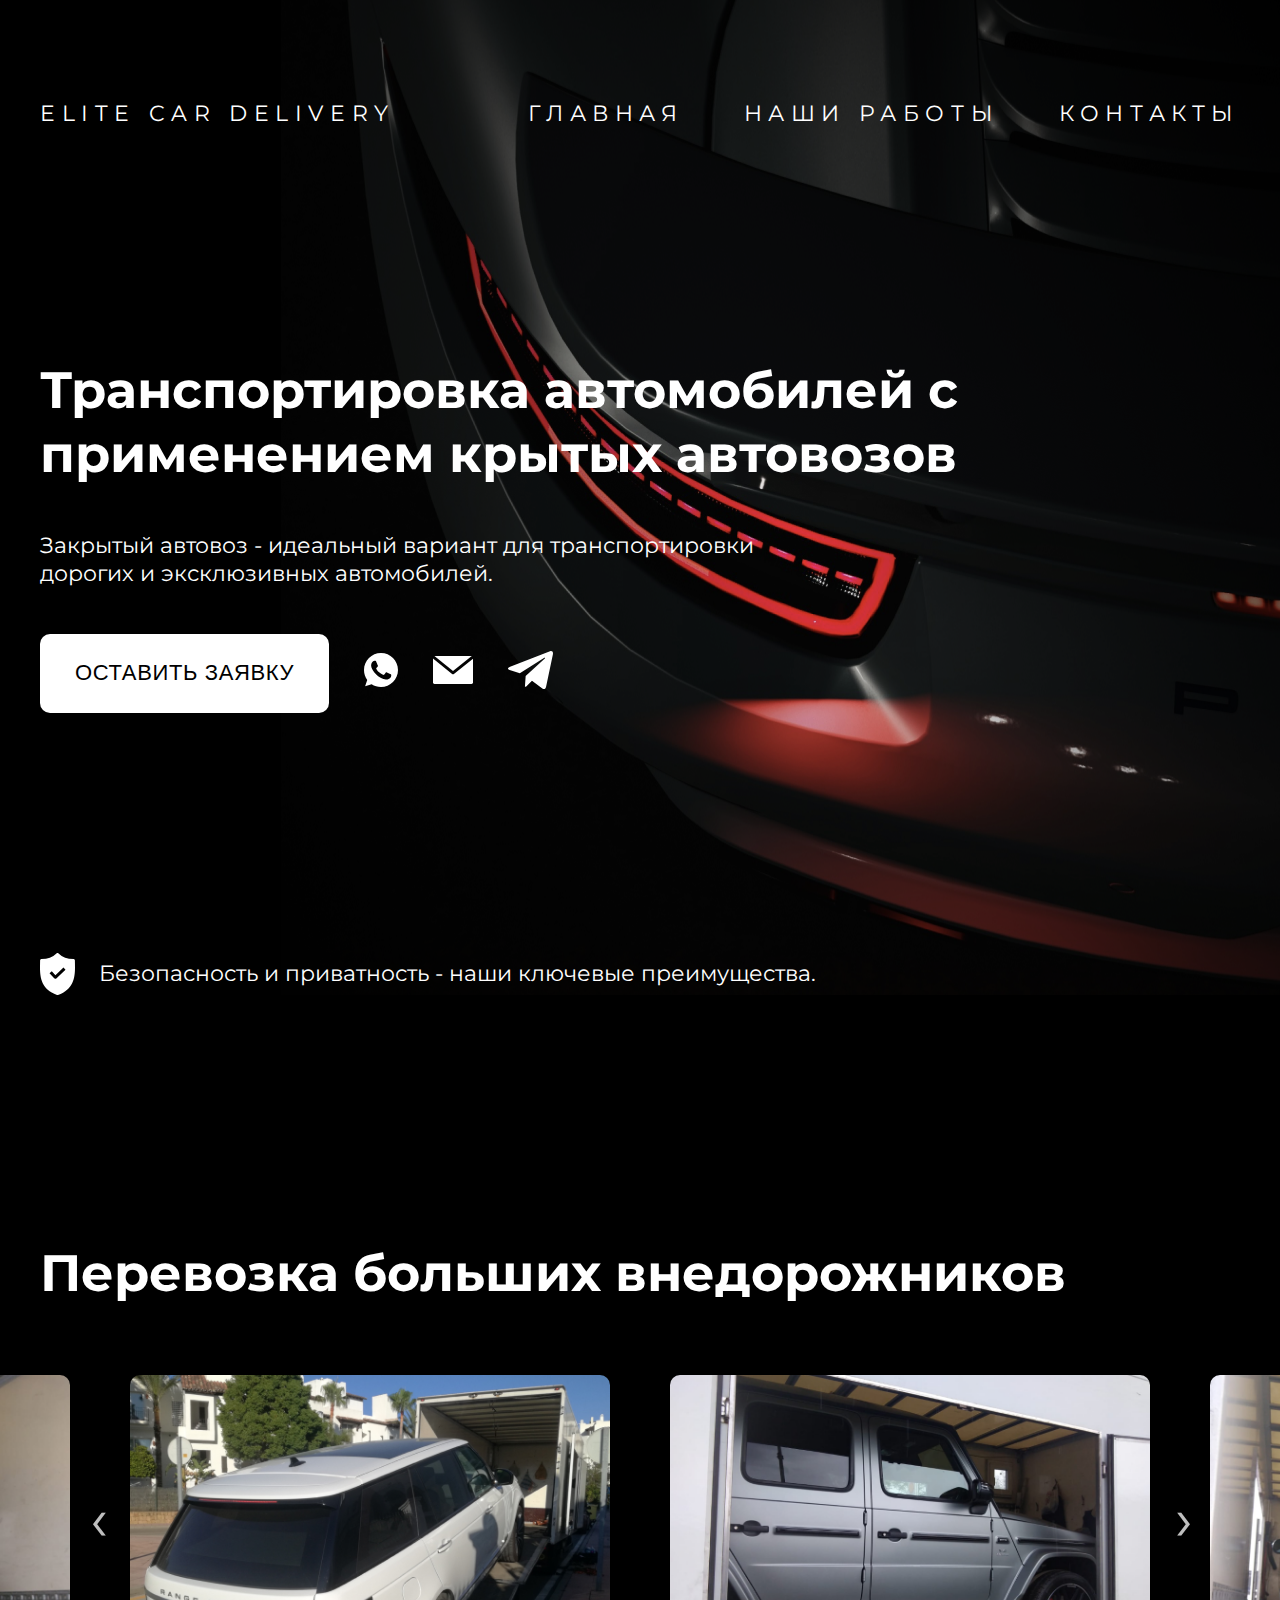
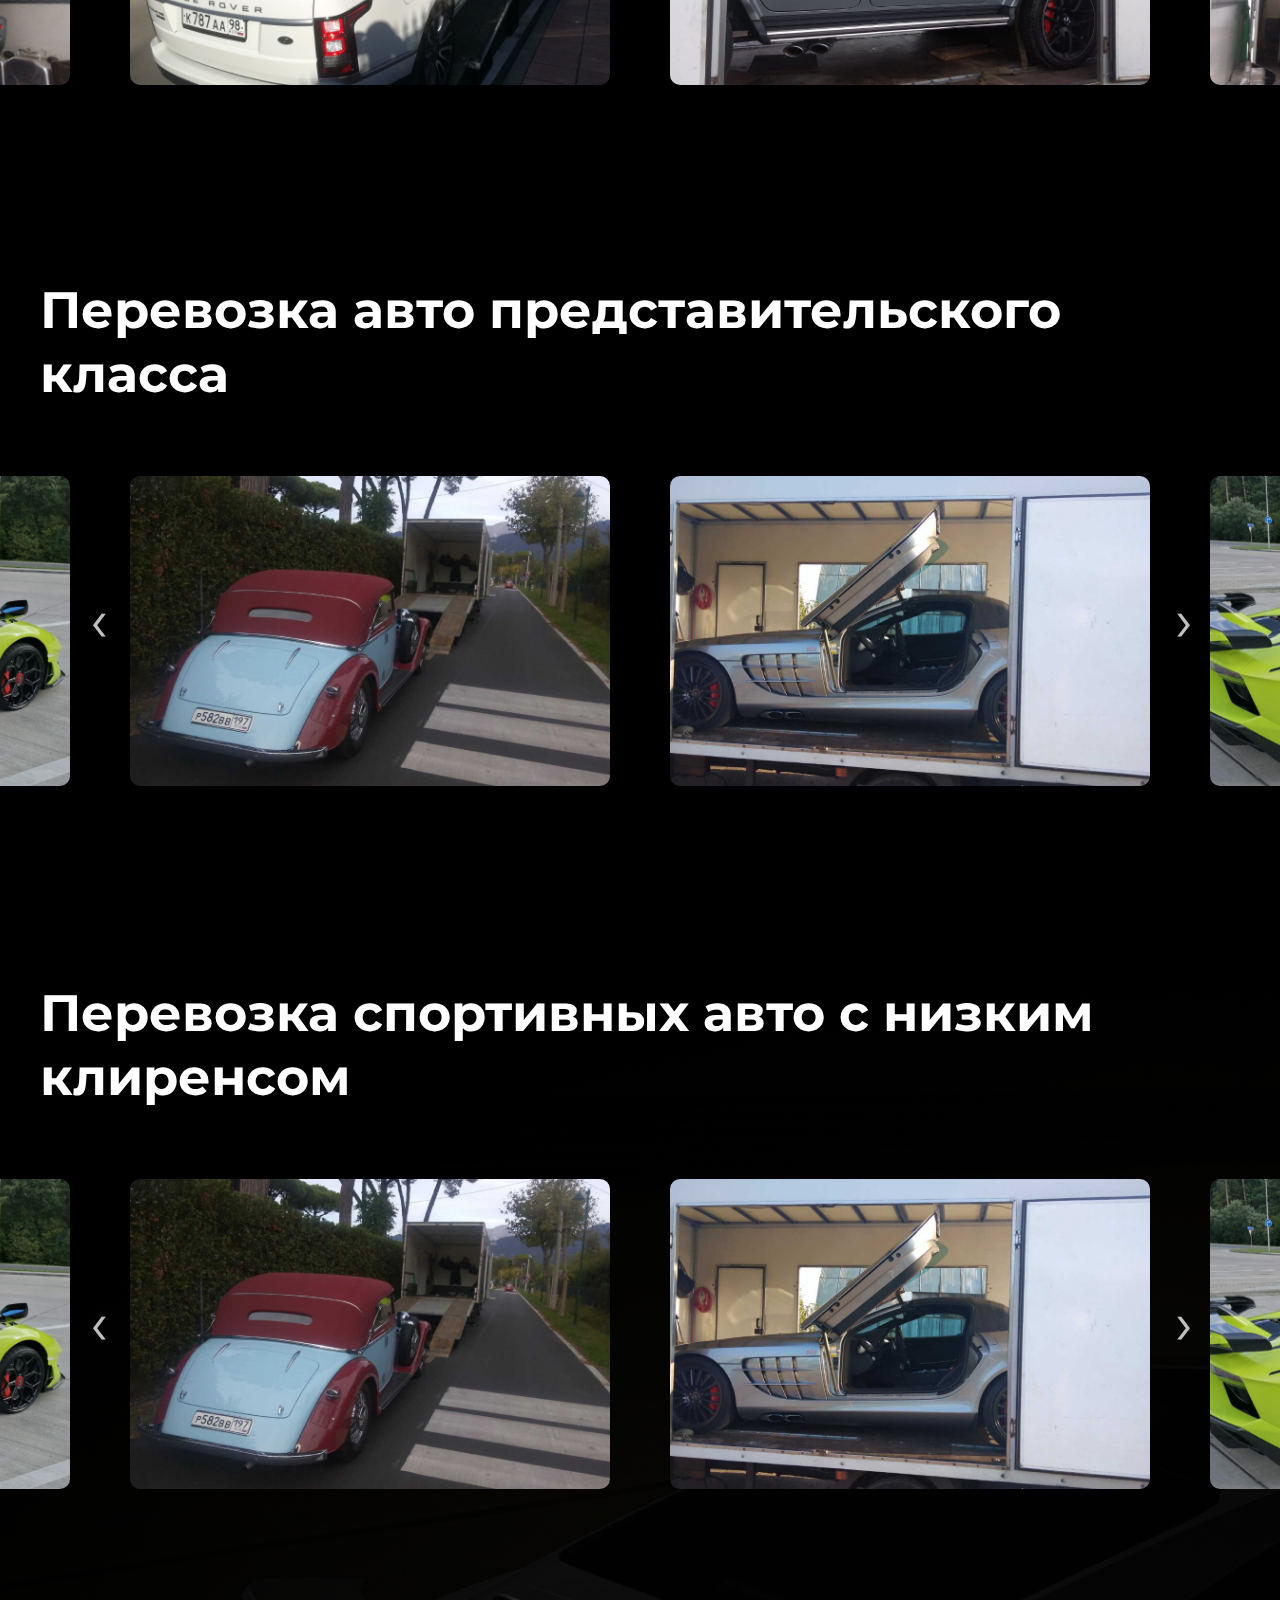
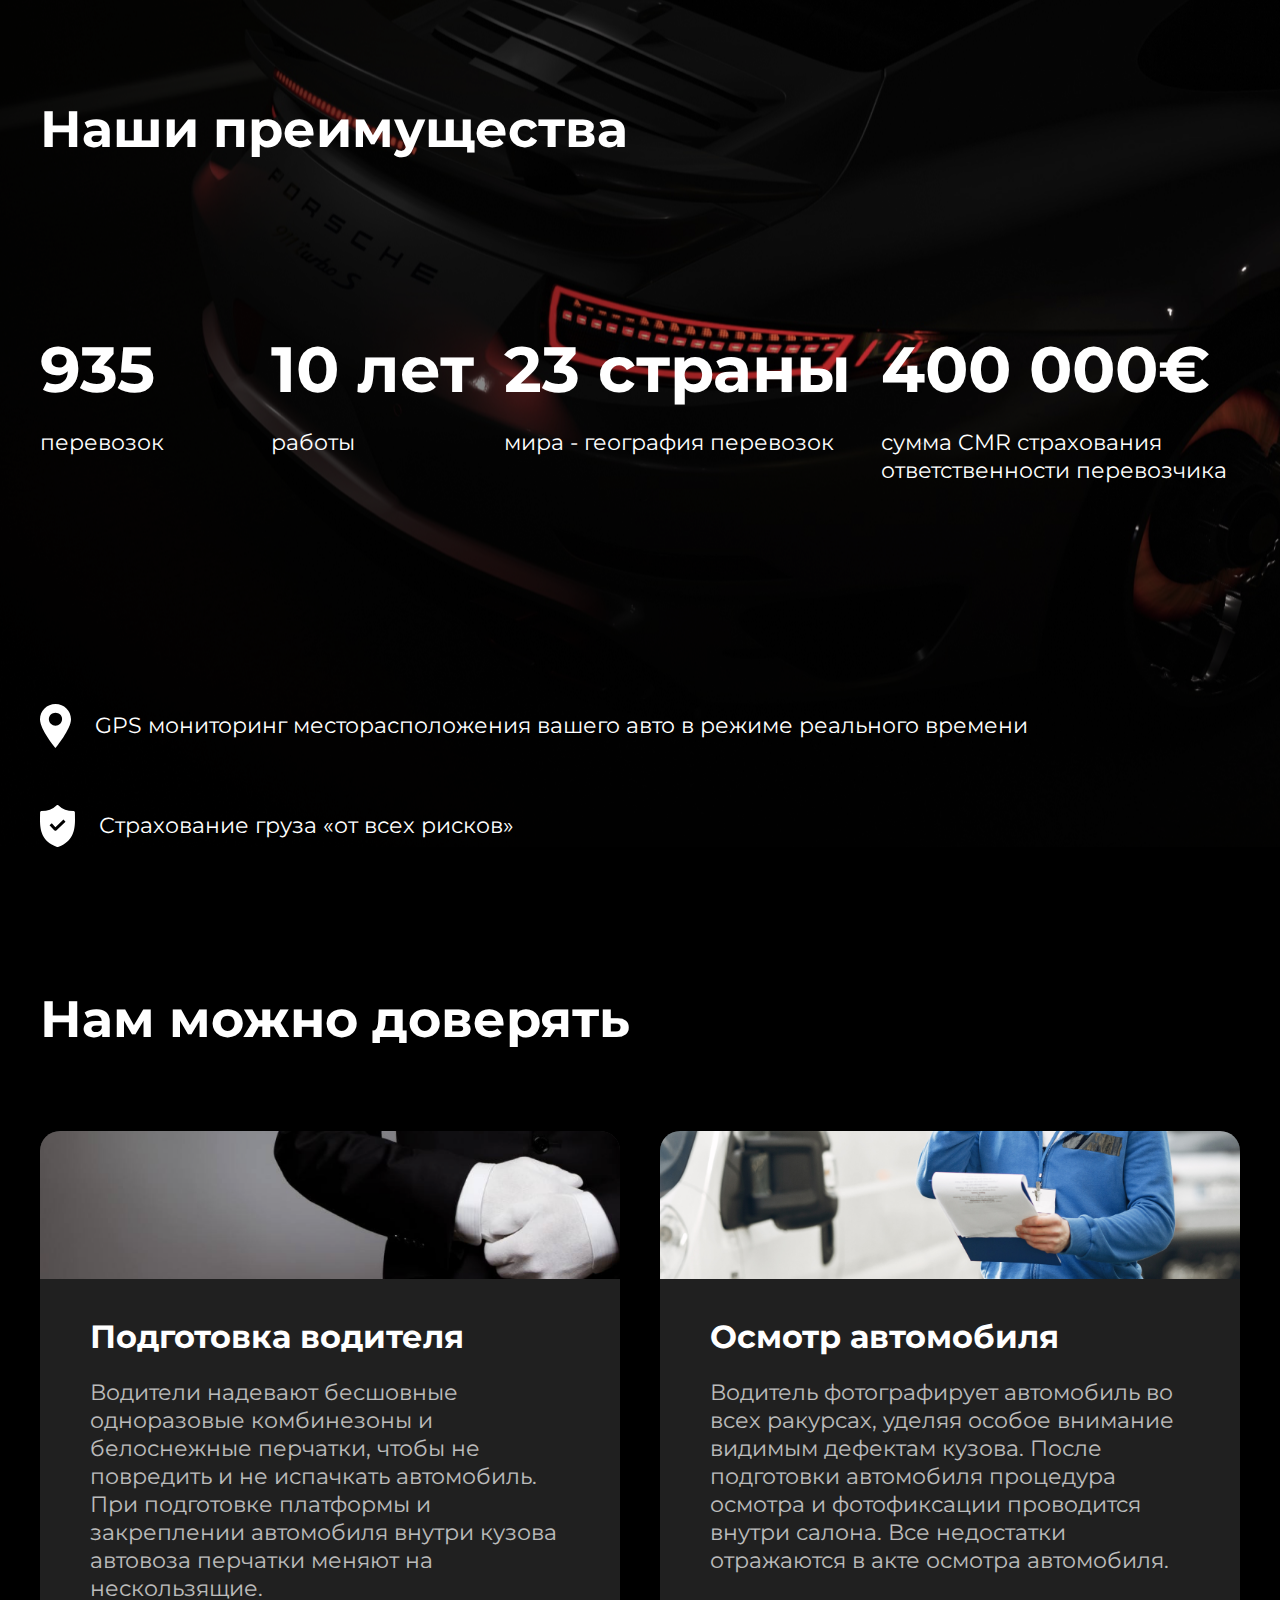
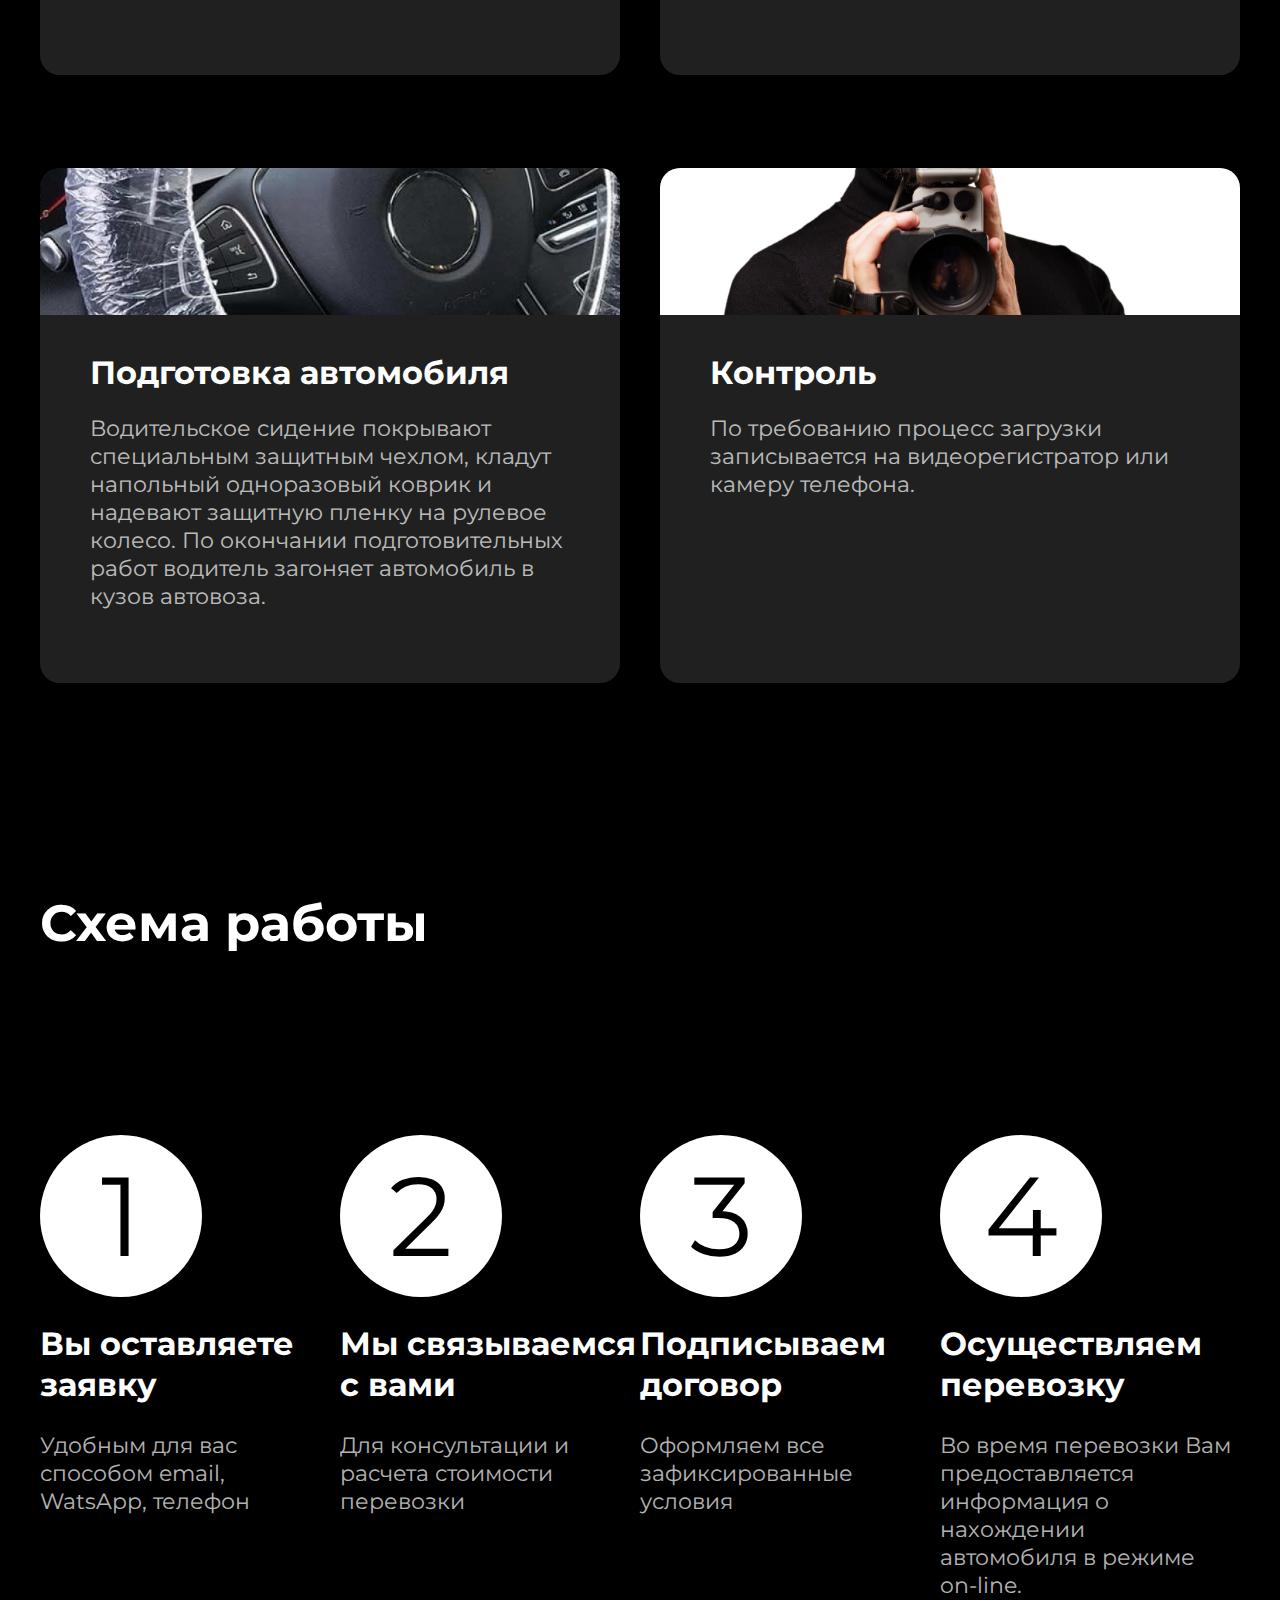
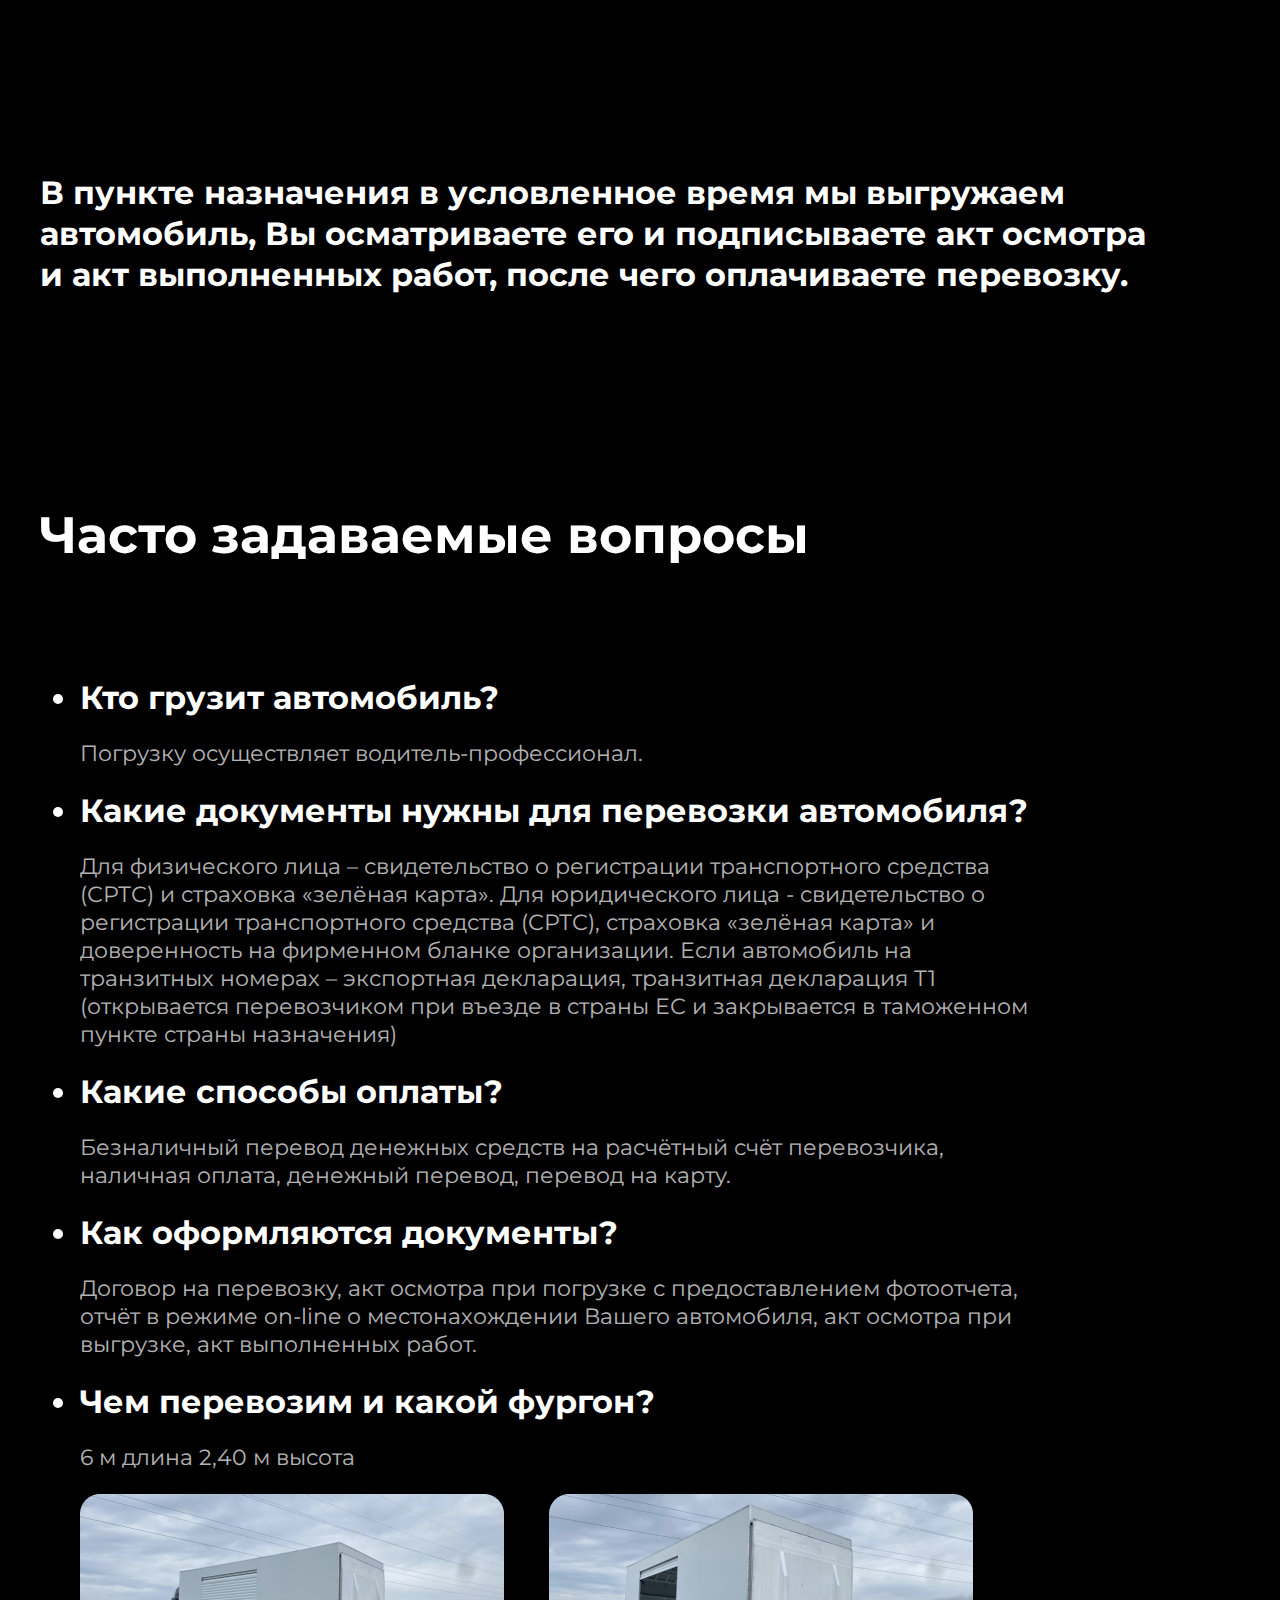
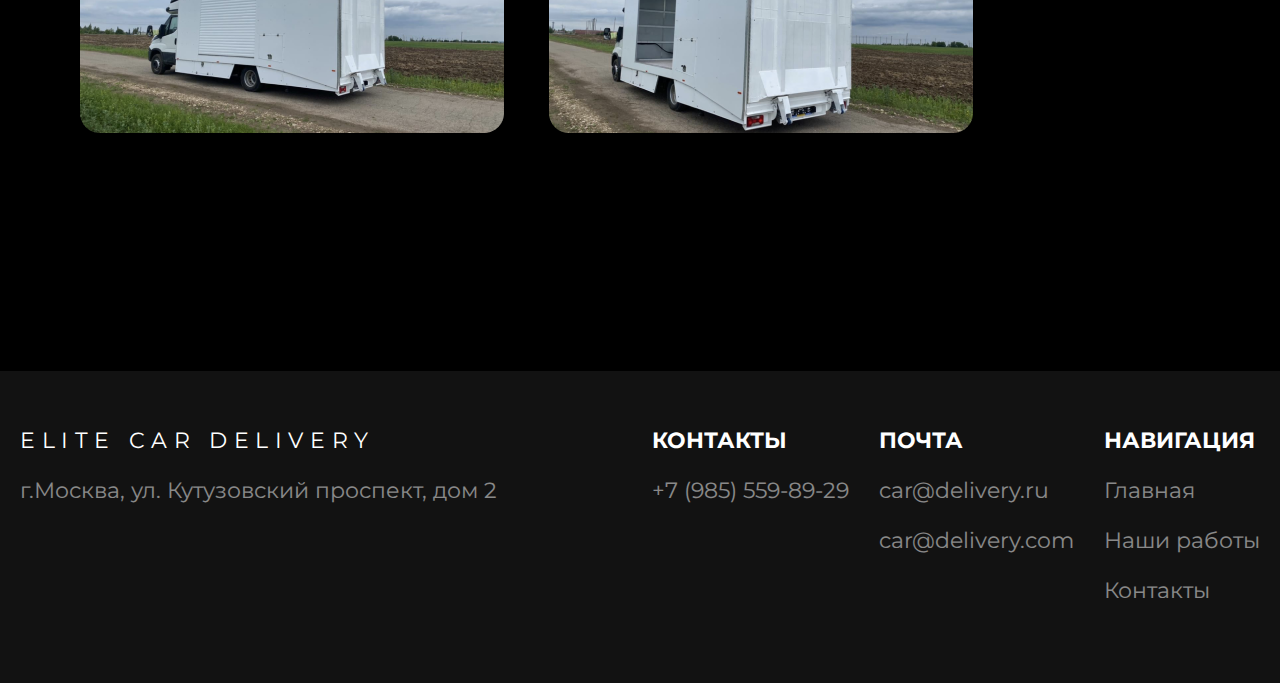
==== 200.html @ a4218fdd "create new build" ====
<!doctype html><html lang="en"><head><meta charset="utf-8"/><meta name="viewport" content="width=768"><meta name="description" content="Перевозка автомобилей в крытых автовозах"><title>Elite Car Delivery</title><link rel="preconnect" href="https://fonts.gstatic.com"/><link href="https://fonts.googleapis.com/css2?family=Montserrat&display=swap" rel="stylesheet"/><link href="css_reset.css" rel="stylesheet"/><script type="text/javascript">!function(e,t,a,n,c,m,r){e.ym=e.ym||function(){(e.ym.a=e.ym.a||[]).push(arguments)},e.ym.l=1*new Date,m=t.createElement(a),r=t.getElementsByTagName(a)[0],m.async=1,m.src="https://mc.yandex.ru/metrika/tag.js",r.parentNode.insertBefore(m,r)}(window,document,"script"),ym(82935919,"init",{clickmap:!0,trackLinks:!0,accurateTrackBounce:!0,webvisor:!0})</script><noscript><div><img src="https://mc.yandex.ru/watch/82935919" style="position:absolute;left:-9999px" alt=""/></div></noscript><link href="/static/css/2.19627560.chunk.css" rel="stylesheet"></head><body style="background-color:#000"><noscript>You need to enable JavaScript to run this app.</noscript><div id="root" style="overflow:hidden"></div><script>!function(e){function r(r){for(var n,p,l=r[0],a=r[1],f=r[2],c=0,s=[];c<l.length;c++)p=l[c],Object.prototype.hasOwnProperty.call(o,p)&&o[p]&&s.push(o[p][0]),o[p]=0;for(n in a)Object.prototype.hasOwnProperty.call(a,n)&&(e[n]=a[n]);for(i&&i(r);s.length;)s.shift()();return u.push.apply(u,f||[]),t()}function t(){for(var e,r=0;r<u.length;r++){for(var t=u[r],n=!0,l=1;l<t.length;l++){var a=t[l];0!==o[a]&&(n=!1)}n&&(u.splice(r--,1),e=p(p.s=t[0]))}return e}var n={},o={1:0},u=[];function p(r){if(n[r])return n[r].exports;var t=n[r]={i:r,l:!1,exports:{}};return e[r].call(t.exports,t,t.exports,p),t.l=!0,t.exports}p.m=e,p.c=n,p.d=function(e,r,t){p.o(e,r)||Object.defineProperty(e,r,{enumerable:!0,get:t})},p.r=function(e){"undefined"!=typeof Symbol&&Symbol.toStringTag&&Object.defineProperty(e,Symbol.toStringTag,{value:"Module"}),Object.defineProperty(e,"__esModule",{value:!0})},p.t=function(e,r){if(1&r&&(e=p(e)),8&r)return e;if(4&r&&"object"==typeof e&&e&&e.__esModule)return e;var t=Object.create(null);if(p.r(t),Object.defineProperty(t,"default",{enumerable:!0,value:e}),2&r&&"string"!=typeof e)for(var n in e)p.d(t,n,function(r){return e[r]}.bind(null,n));return t},p.n=function(e){var r=e&&e.__esModule?function(){return e.default}:function(){return e};return p.d(r,"a",r),r},p.o=function(e,r){return Object.prototype.hasOwnProperty.call(e,r)},p.p="/";var l=this["webpackJsonpmy-app"]=this["webpackJsonpmy-app"]||[],a=l.push.bind(l);l.push=r,l=l.slice();for(var f=0;f<l.length;f++)r(l[f]);var i=a;t()}([])</script><script src="/static/js/2.c7b41122.chunk.js"></script><script src="/static/js/main.a5e8f40d.chunk.js"></script></body></html>
---- static/css/2.19627560.chunk.css ----
@charset "UTF-8";.slick-slider{box-sizing:border-box;-webkit-user-select:none;-ms-user-select:none;user-select:none;-webkit-touch-callout:none;-khtml-user-select:none;touch-action:pan-y;-webkit-tap-highlight-color:transparent}.slick-list,.slick-slider{position:relative;display:block}.slick-list{overflow:hidden;margin:0;padding:0}.slick-list:focus{outline:none}.slick-list.dragging{cursor:pointer;cursor:hand}.slick-slider .slick-list,.slick-slider .slick-track{-webkit-transform:translateZ(0);transform:translateZ(0)}.slick-track{position:relative;top:0;left:0;display:block;margin-left:auto;margin-right:auto}.slick-track:after,.slick-track:before{display:table;content:""}.slick-track:after{clear:both}.slick-loading .slick-track{visibility:hidden}.slick-slide{display:none;float:left;height:100%;min-height:1px}[dir=rtl] .slick-slide{float:right}.slick-slide img{display:block}.slick-slide.slick-loading img{display:none}.slick-slide.dragging img{pointer-events:none}.slick-initialized .slick-slide{display:block}.slick-loading .slick-slide{visibility:hidden}.slick-vertical .slick-slide{display:block;height:auto;border:1px solid transparent}.slick-arrow.slick-hidden{display:none}.slick-loading .slick-list{background:#fff url([data-uri]) 50% no-repeat}@font-face{font-family:"slick";font-weight:400;font-style:normal;src:url(/static/media/slick.a4e97f5a.eot);src:url(/static/media/slick.a4e97f5a.eot?#iefix) format("embedded-opentype"),url(/static/media/slick.29518378.woff) format("woff"),url(/static/media/slick.c94f7671.ttf) format("truetype"),url(/static/media/slick.2630a3e3.svg#slick) format("svg")}.slick-next,.slick-prev{font-size:0;line-height:0;position:absolute;top:50%;display:block;width:20px;height:20px;padding:0;-webkit-transform:translateY(-50%);transform:translateY(-50%);cursor:pointer;border:none}.slick-next,.slick-next:focus,.slick-next:hover,.slick-prev,.slick-prev:focus,.slick-prev:hover{color:transparent;outline:none;background:transparent}.slick-next:focus:before,.slick-next:hover:before,.slick-prev:focus:before,.slick-prev:hover:before{opacity:1}.slick-next.slick-disabled:before,.slick-prev.slick-disabled:before{opacity:.25}.slick-next:before,.slick-prev:before{font-family:"slick";font-size:20px;line-height:1;opacity:.75;color:#fff;-webkit-font-smoothing:antialiased;-moz-osx-font-smoothing:grayscale}.slick-prev{left:-25px}[dir=rtl] .slick-prev{right:-25px;left:auto}.slick-prev:before{content:"←"}[dir=rtl] .slick-prev:before{content:"→"}.slick-next{right:-25px}[dir=rtl] .slick-next{right:auto;left:-25px}.slick-next:before{content:"→"}[dir=rtl] .slick-next:before{content:"←"}.slick-dotted.slick-slider{margin-bottom:30px}.slick-dots{position:absolute;bottom:-25px;display:block;width:100%;padding:0;margin:0;list-style:none;text-align:center}.slick-dots li{position:relative;display:inline-block;margin:0 5px;padding:0}.slick-dots li,.slick-dots li button{width:20px;height:20px;cursor:pointer}.slick-dots li button{font-size:0;line-height:0;display:block;padding:5px;color:transparent;border:0;outline:none;background:transparent}.slick-dots li button:focus,.slick-dots li button:hover{outline:none}.slick-dots li button:focus:before,.slick-dots li button:hover:before{opacity:1}.slick-dots li button:before{font-family:"slick";font-size:6px;line-height:20px;position:absolute;top:0;left:0;width:20px;height:20px;content:"•";text-align:center;opacity:.25;color:#000;-webkit-font-smoothing:antialiased;-moz-osx-font-smoothing:grayscale}.slick-dots li.slick-active button:before{opacity:.75;color:#000}
/*# sourceMappingURL=2.19627560.chunk.css.map */
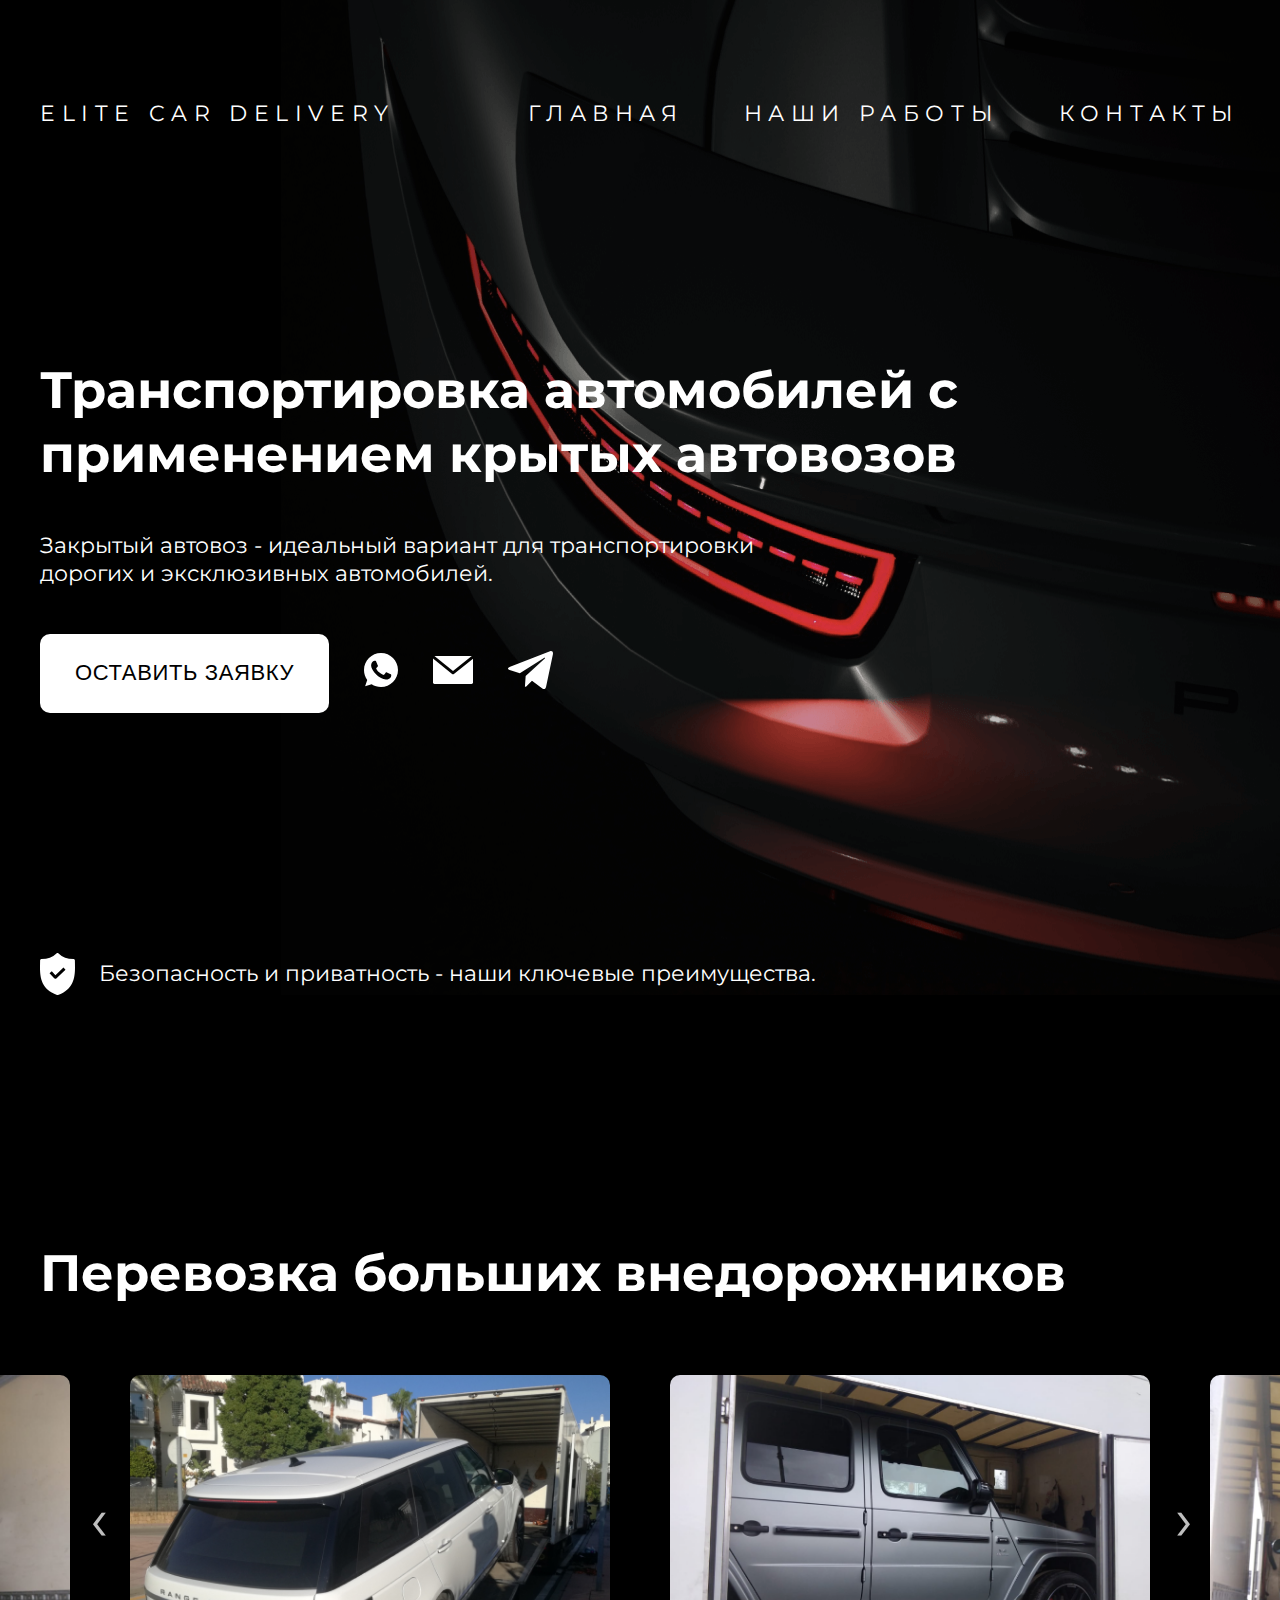
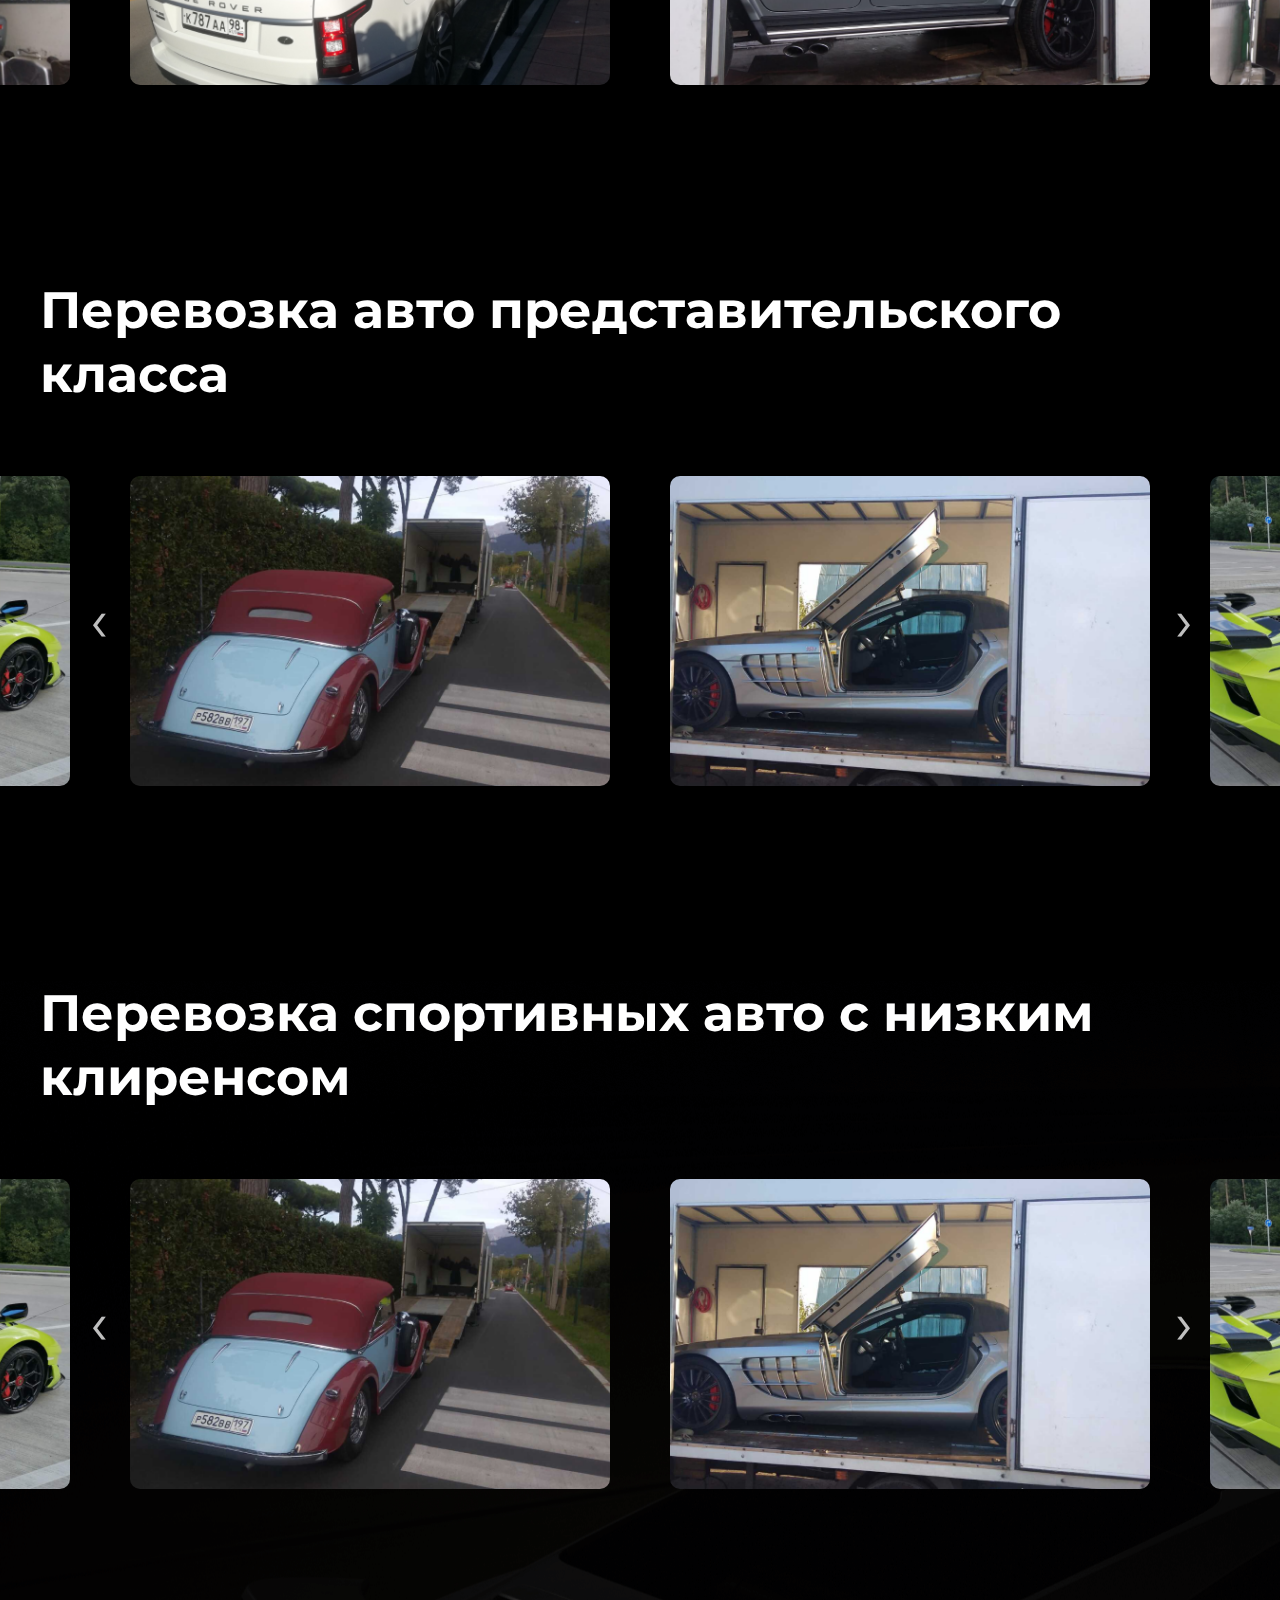
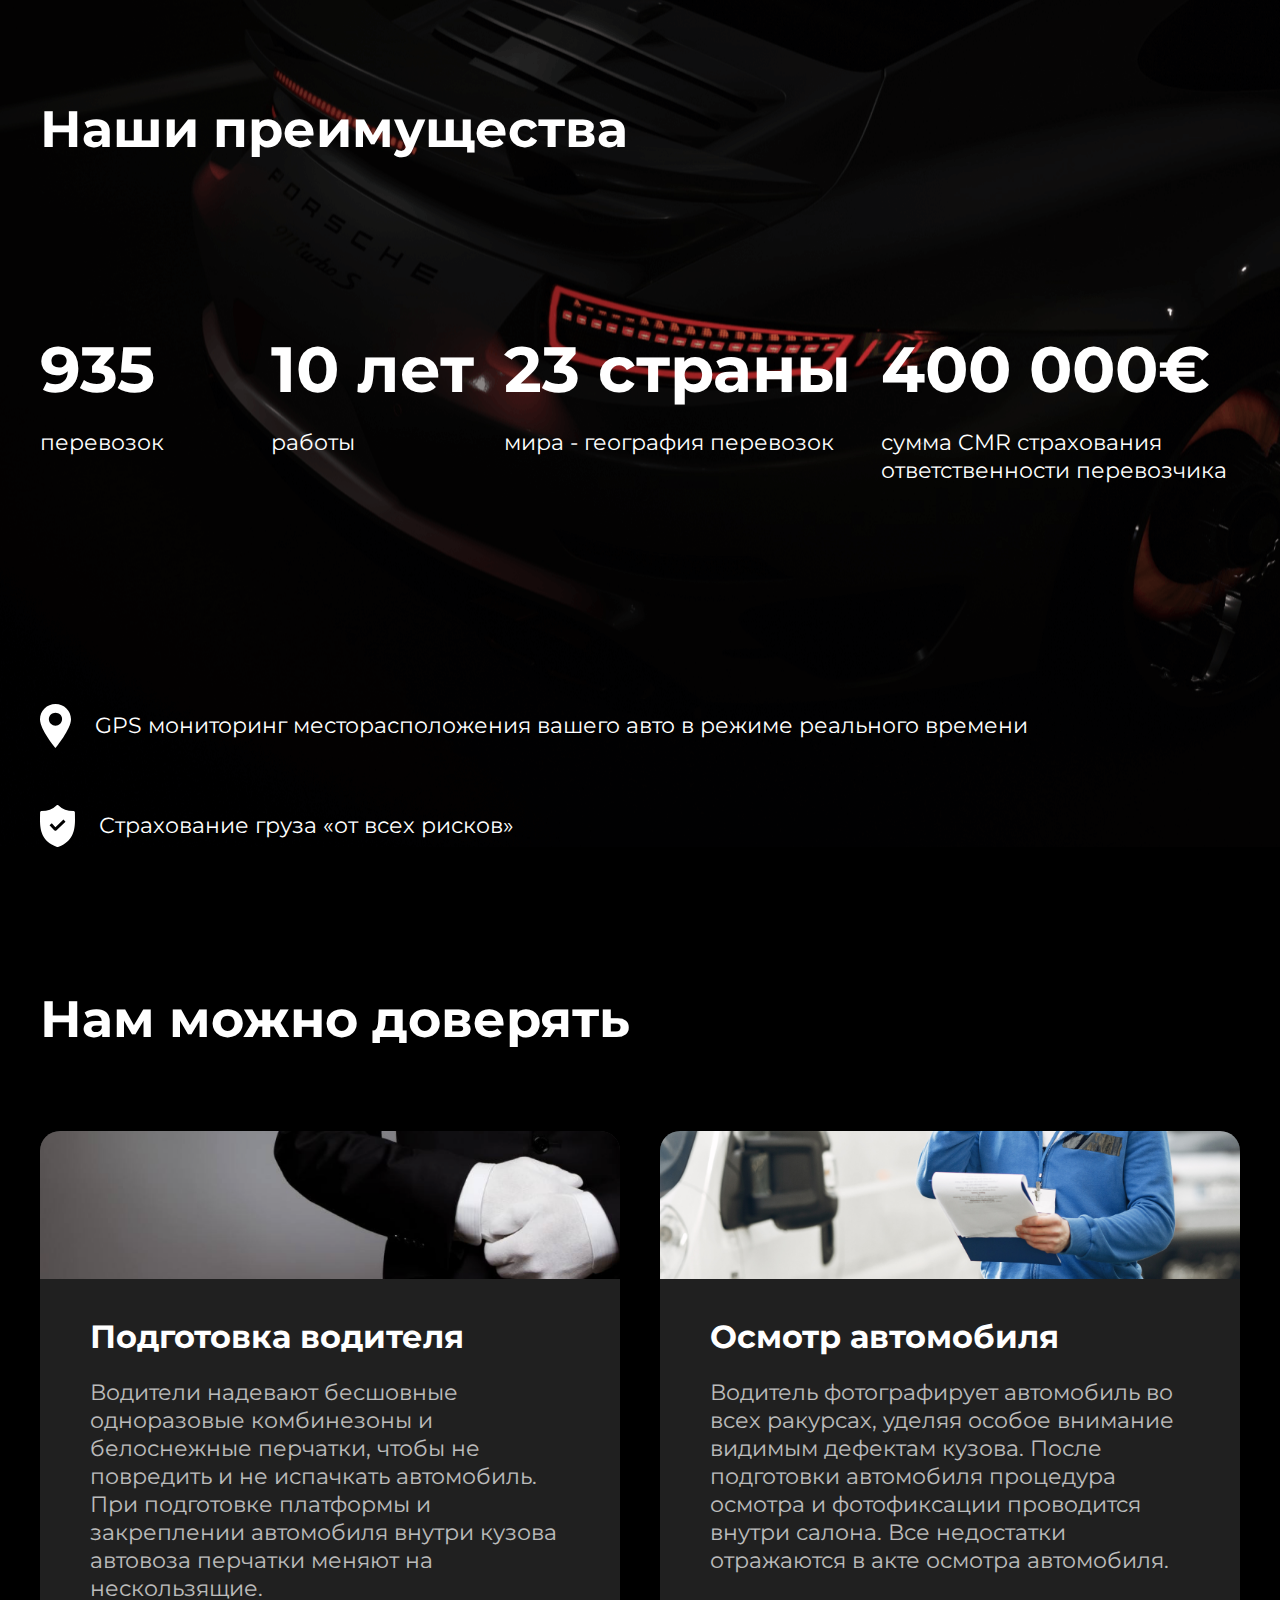
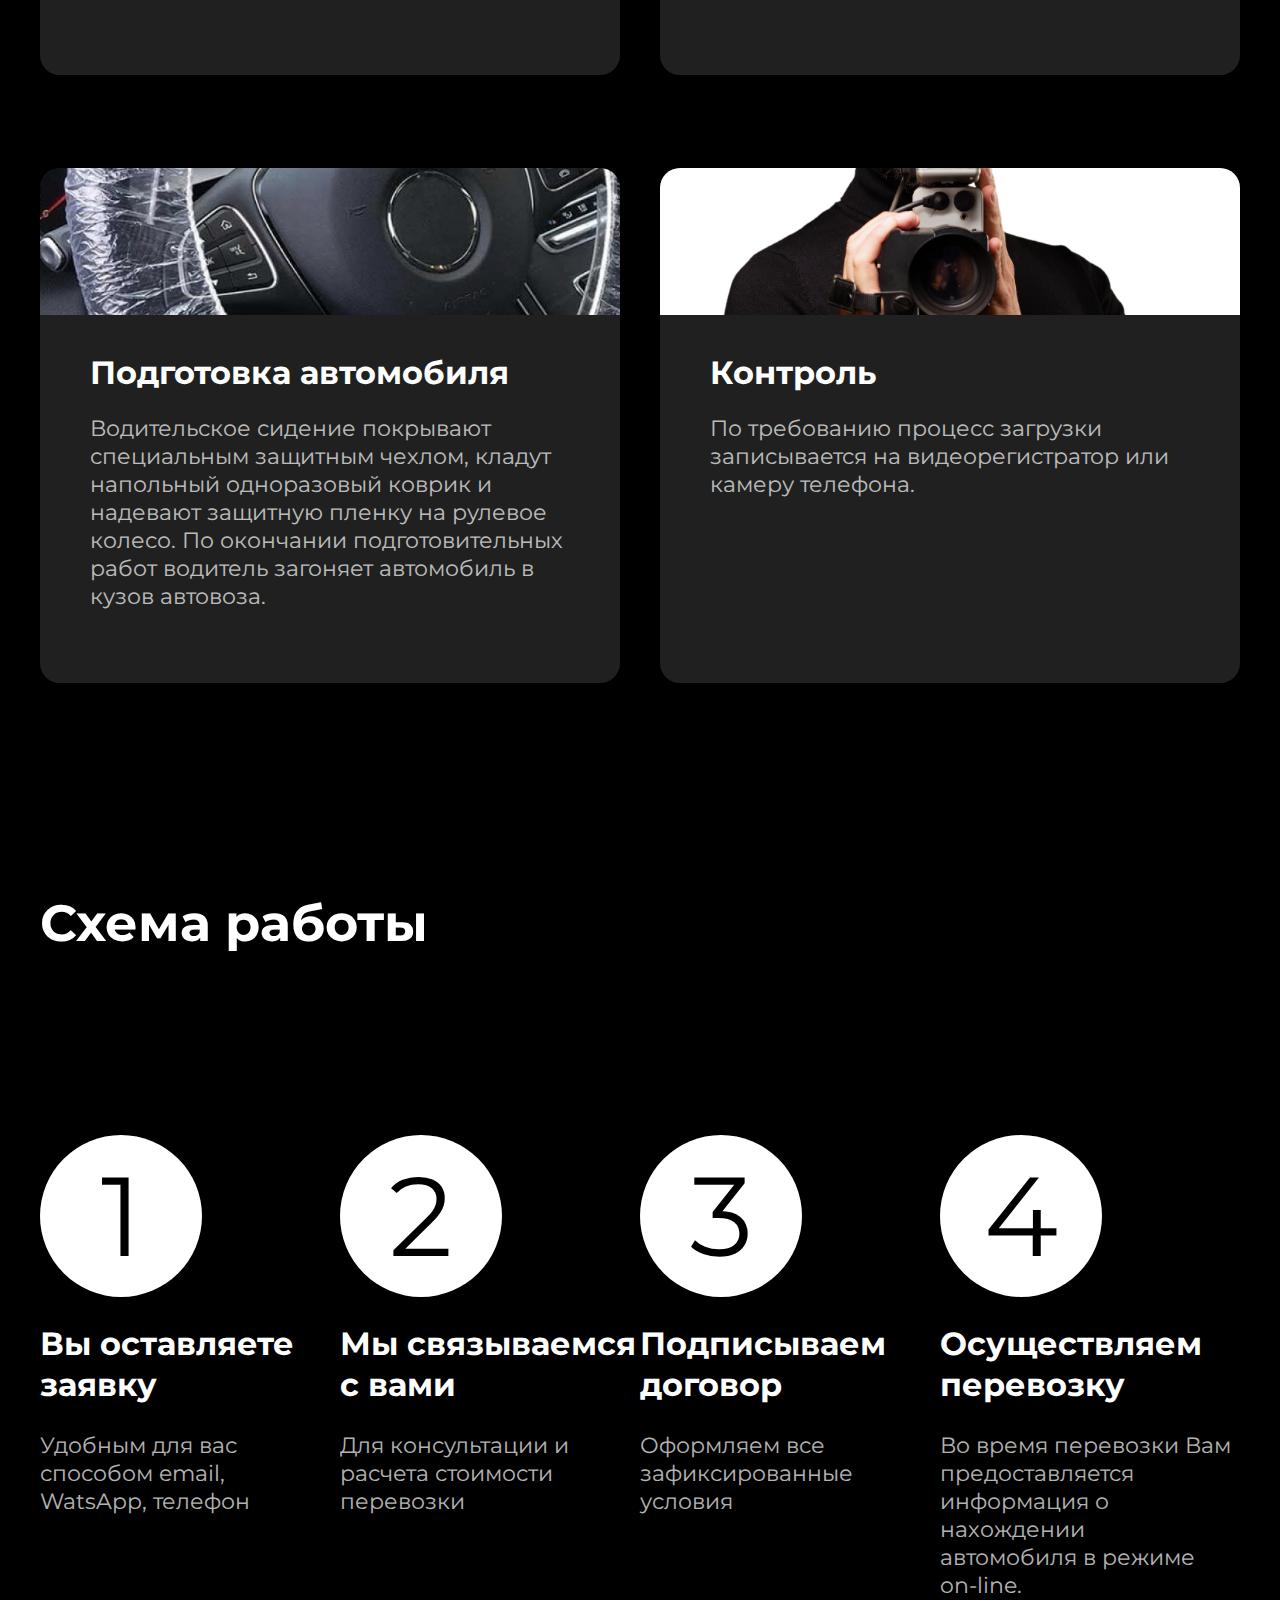
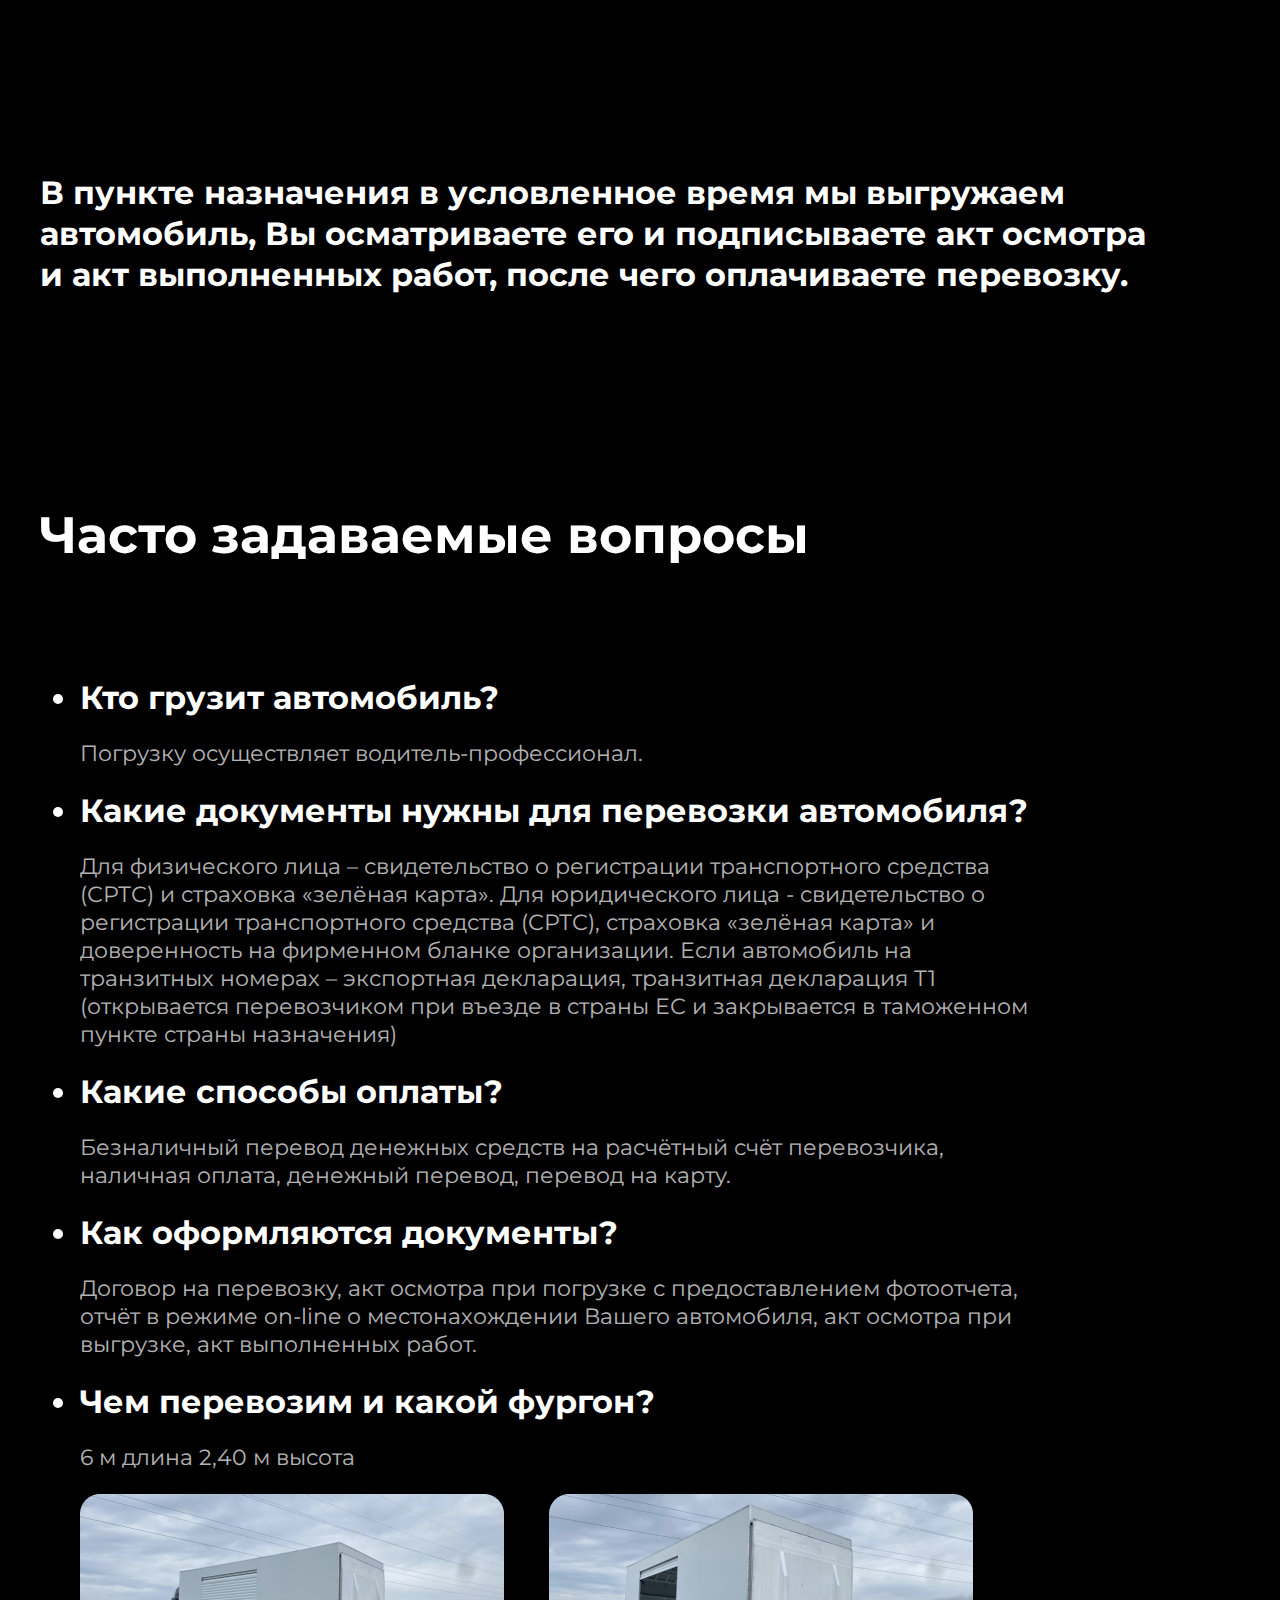
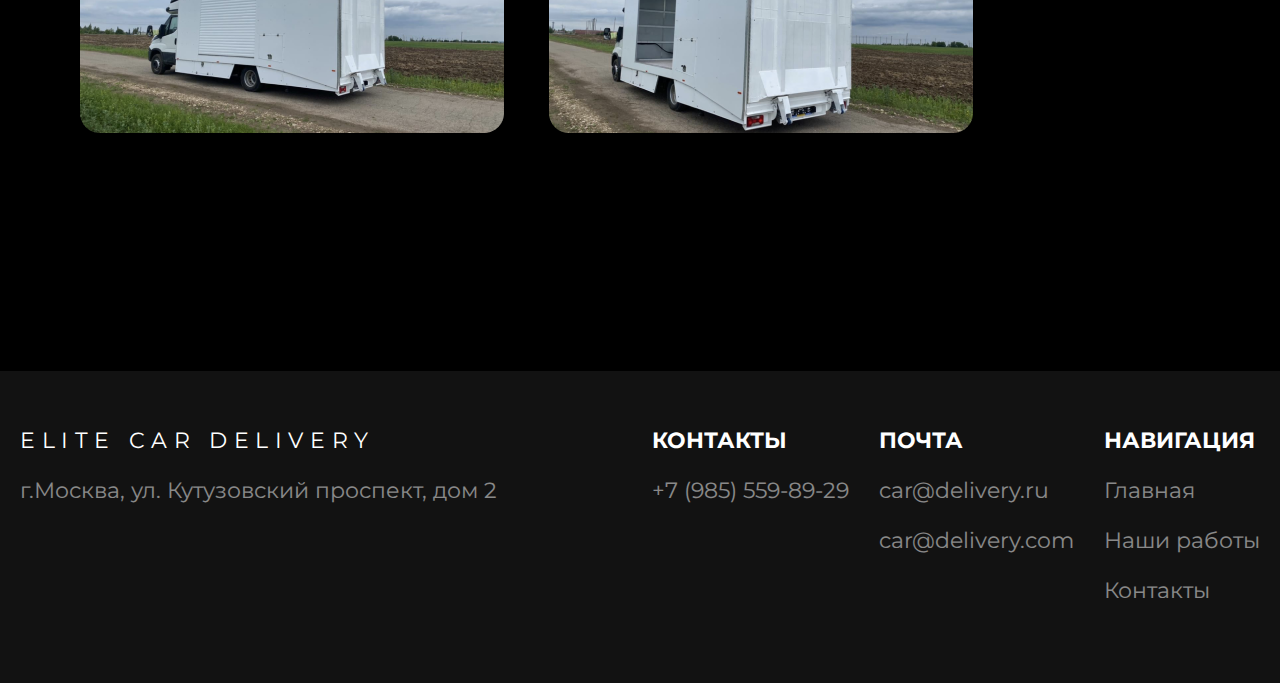
==== commit 3aaba94f: "optimize images" ====
--- a/200.html
+++ b/200.html
@@ -1 +1 @@
-<!doctype html><html lang="en"><head><meta charset="utf-8"/><meta name="viewport" content="width=768"><meta name="description" content="Перевозка автомобилей в крытых автовозах"><title>Elite Car Delivery</title><link rel="preconnect" href="https://fonts.gstatic.com"/><link href="https://fonts.googleapis.com/css2?family=Montserrat&display=swap" rel="stylesheet"/><link href="css_reset.css" rel="stylesheet"/><script type="text/javascript">!function(e,t,a,n,c,m,r){e.ym=e.ym||function(){(e.ym.a=e.ym.a||[]).push(arguments)},e.ym.l=1*new Date,m=t.createElement(a),r=t.getElementsByTagName(a)[0],m.async=1,m.src="https://mc.yandex.ru/metrika/tag.js",r.parentNode.insertBefore(m,r)}(window,document,"script"),ym(82935919,"init",{clickmap:!0,trackLinks:!0,accurateTrackBounce:!0,webvisor:!0})</script><noscript><div><img src="https://mc.yandex.ru/watch/82935919" style="position:absolute;left:-9999px" alt=""/></div></noscript><link href="/static/css/2.19627560.chunk.css" rel="stylesheet"></head><body style="background-color:#000"><noscript>You need to enable JavaScript to run this app.</noscript><div id="root" style="overflow:hidden"></div><script>!function(e){function r(r){for(var n,p,l=r[0],a=r[1],f=r[2],c=0,s=[];c<l.length;c++)p=l[c],Object.prototype.hasOwnProperty.call(o,p)&&o[p]&&s.push(o[p][0]),o[p]=0;for(n in a)Object.prototype.hasOwnProperty.call(a,n)&&(e[n]=a[n]);for(i&&i(r);s.length;)s.shift()();return u.push.apply(u,f||[]),t()}function t(){for(var e,r=0;r<u.length;r++){for(var t=u[r],n=!0,l=1;l<t.length;l++){var a=t[l];0!==o[a]&&(n=!1)}n&&(u.splice(r--,1),e=p(p.s=t[0]))}return e}var n={},o={1:0},u=[];function p(r){if(n[r])return n[r].exports;var t=n[r]={i:r,l:!1,exports:{}};return e[r].call(t.exports,t,t.exports,p),t.l=!0,t.exports}p.m=e,p.c=n,p.d=function(e,r,t){p.o(e,r)||Object.defineProperty(e,r,{enumerable:!0,get:t})},p.r=function(e){"undefined"!=typeof Symbol&&Symbol.toStringTag&&Object.defineProperty(e,Symbol.toStringTag,{value:"Module"}),Object.defineProperty(e,"__esModule",{value:!0})},p.t=function(e,r){if(1&r&&(e=p(e)),8&r)return e;if(4&r&&"object"==typeof e&&e&&e.__esModule)return e;var t=Object.create(null);if(p.r(t),Object.defineProperty(t,"default",{enumerable:!0,value:e}),2&r&&"string"!=typeof e)for(var n in e)p.d(t,n,function(r){return e[r]}.bind(null,n));return t},p.n=function(e){var r=e&&e.__esModule?function(){return e.default}:function(){return e};return p.d(r,"a",r),r},p.o=function(e,r){return Object.prototype.hasOwnProperty.call(e,r)},p.p="/";var l=this["webpackJsonpmy-app"]=this["webpackJsonpmy-app"]||[],a=l.push.bind(l);l.push=r,l=l.slice();for(var f=0;f<l.length;f++)r(l[f]);var i=a;t()}([])</script><script src="/static/js/2.c7b41122.chunk.js"></script><script src="/static/js/main.a5e8f40d.chunk.js"></script></body></html>+<!doctype html><html lang="en"><head><meta charset="utf-8"/><meta name="viewport" content="width=768"><meta name="description" content="Перевозка автомобилей в крытых автовозах"><title>Elite Car Delivery</title><link rel="preconnect" href="https://fonts.gstatic.com"/><link href="https://fonts.googleapis.com/css2?family=Montserrat&display=swap" rel="stylesheet"/><link href="css_reset.css" rel="stylesheet"/><script type="text/javascript">!function(e,t,a,n,c,m,r){e.ym=e.ym||function(){(e.ym.a=e.ym.a||[]).push(arguments)},e.ym.l=1*new Date,m=t.createElement(a),r=t.getElementsByTagName(a)[0],m.async=1,m.src="https://mc.yandex.ru/metrika/tag.js",r.parentNode.insertBefore(m,r)}(window,document,"script"),ym(82935919,"init",{clickmap:!0,trackLinks:!0,accurateTrackBounce:!0,webvisor:!0})</script><noscript><div><img src="https://mc.yandex.ru/watch/82935919" style="position:absolute;left:-9999px" alt=""/></div></noscript><link href="/static/css/2.19627560.chunk.css" rel="stylesheet"></head><body style="background-color:#000"><noscript>You need to enable JavaScript to run this app.</noscript><div id="root" style="overflow:hidden"></div><script>!function(e){function r(r){for(var n,p,l=r[0],a=r[1],f=r[2],c=0,s=[];c<l.length;c++)p=l[c],Object.prototype.hasOwnProperty.call(o,p)&&o[p]&&s.push(o[p][0]),o[p]=0;for(n in a)Object.prototype.hasOwnProperty.call(a,n)&&(e[n]=a[n]);for(i&&i(r);s.length;)s.shift()();return u.push.apply(u,f||[]),t()}function t(){for(var e,r=0;r<u.length;r++){for(var t=u[r],n=!0,l=1;l<t.length;l++){var a=t[l];0!==o[a]&&(n=!1)}n&&(u.splice(r--,1),e=p(p.s=t[0]))}return e}var n={},o={1:0},u=[];function p(r){if(n[r])return n[r].exports;var t=n[r]={i:r,l:!1,exports:{}};return e[r].call(t.exports,t,t.exports,p),t.l=!0,t.exports}p.m=e,p.c=n,p.d=function(e,r,t){p.o(e,r)||Object.defineProperty(e,r,{enumerable:!0,get:t})},p.r=function(e){"undefined"!=typeof Symbol&&Symbol.toStringTag&&Object.defineProperty(e,Symbol.toStringTag,{value:"Module"}),Object.defineProperty(e,"__esModule",{value:!0})},p.t=function(e,r){if(1&r&&(e=p(e)),8&r)return e;if(4&r&&"object"==typeof e&&e&&e.__esModule)return e;var t=Object.create(null);if(p.r(t),Object.defineProperty(t,"default",{enumerable:!0,value:e}),2&r&&"string"!=typeof e)for(var n in e)p.d(t,n,function(r){return e[r]}.bind(null,n));return t},p.n=function(e){var r=e&&e.__esModule?function(){return e.default}:function(){return e};return p.d(r,"a",r),r},p.o=function(e,r){return Object.prototype.hasOwnProperty.call(e,r)},p.p="/";var l=this["webpackJsonpmy-app"]=this["webpackJsonpmy-app"]||[],a=l.push.bind(l);l.push=r,l=l.slice();for(var f=0;f<l.length;f++)r(l[f]);var i=a;t()}([])</script><script src="/static/js/2.c7b41122.chunk.js"></script><script src="/static/js/main.21f1cc47.chunk.js"></script></body></html>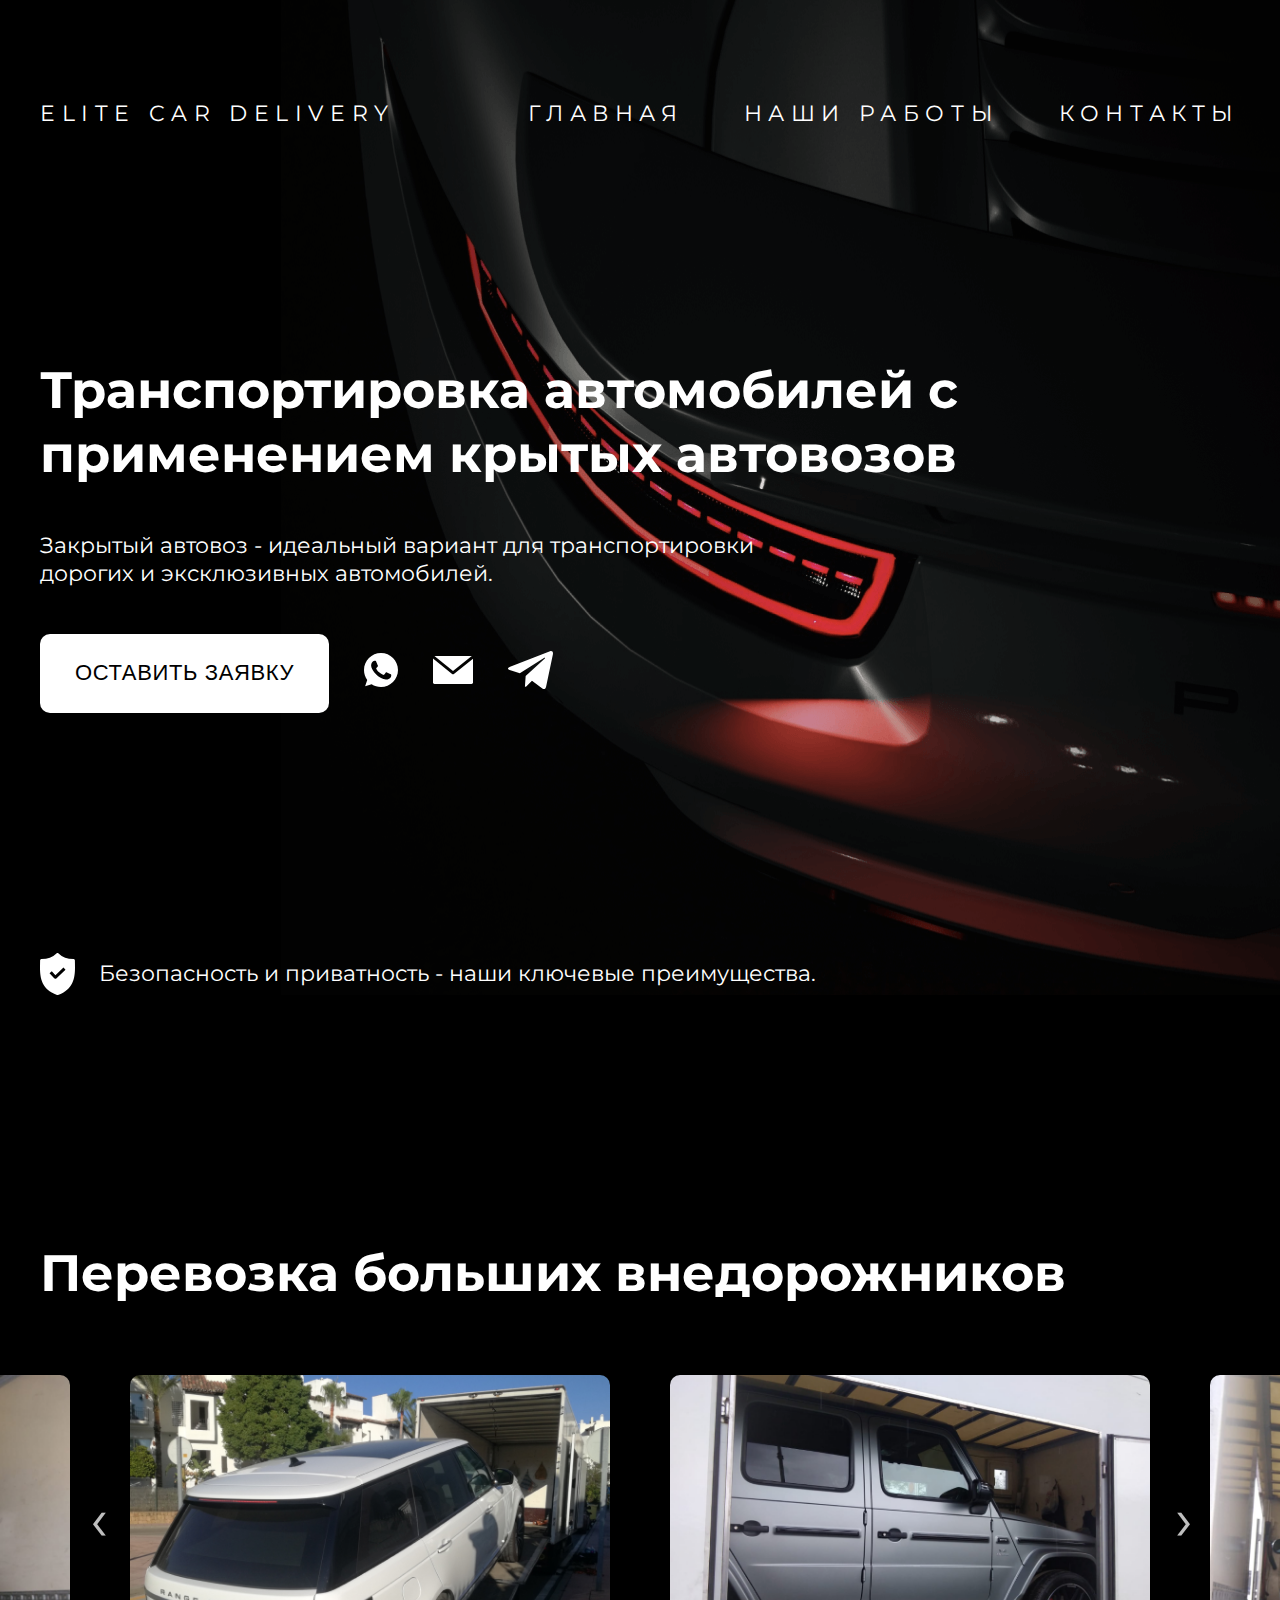
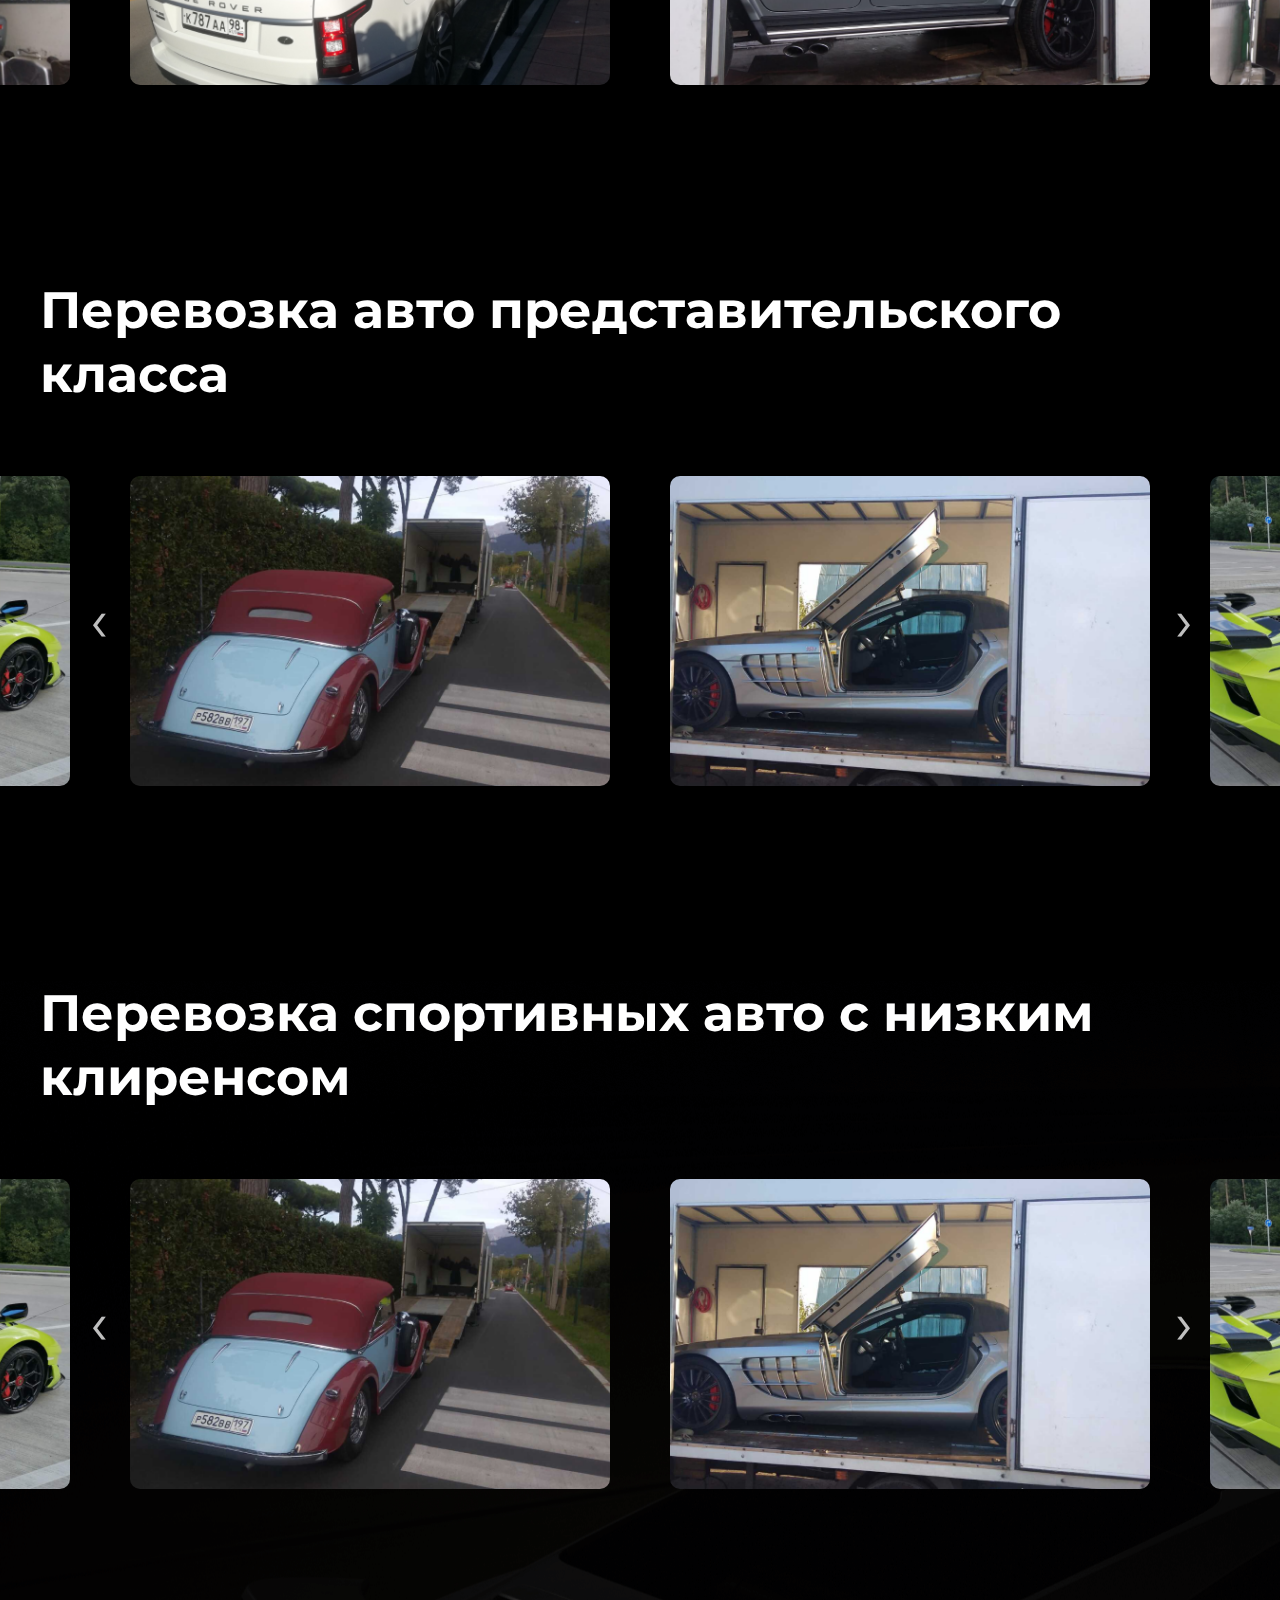
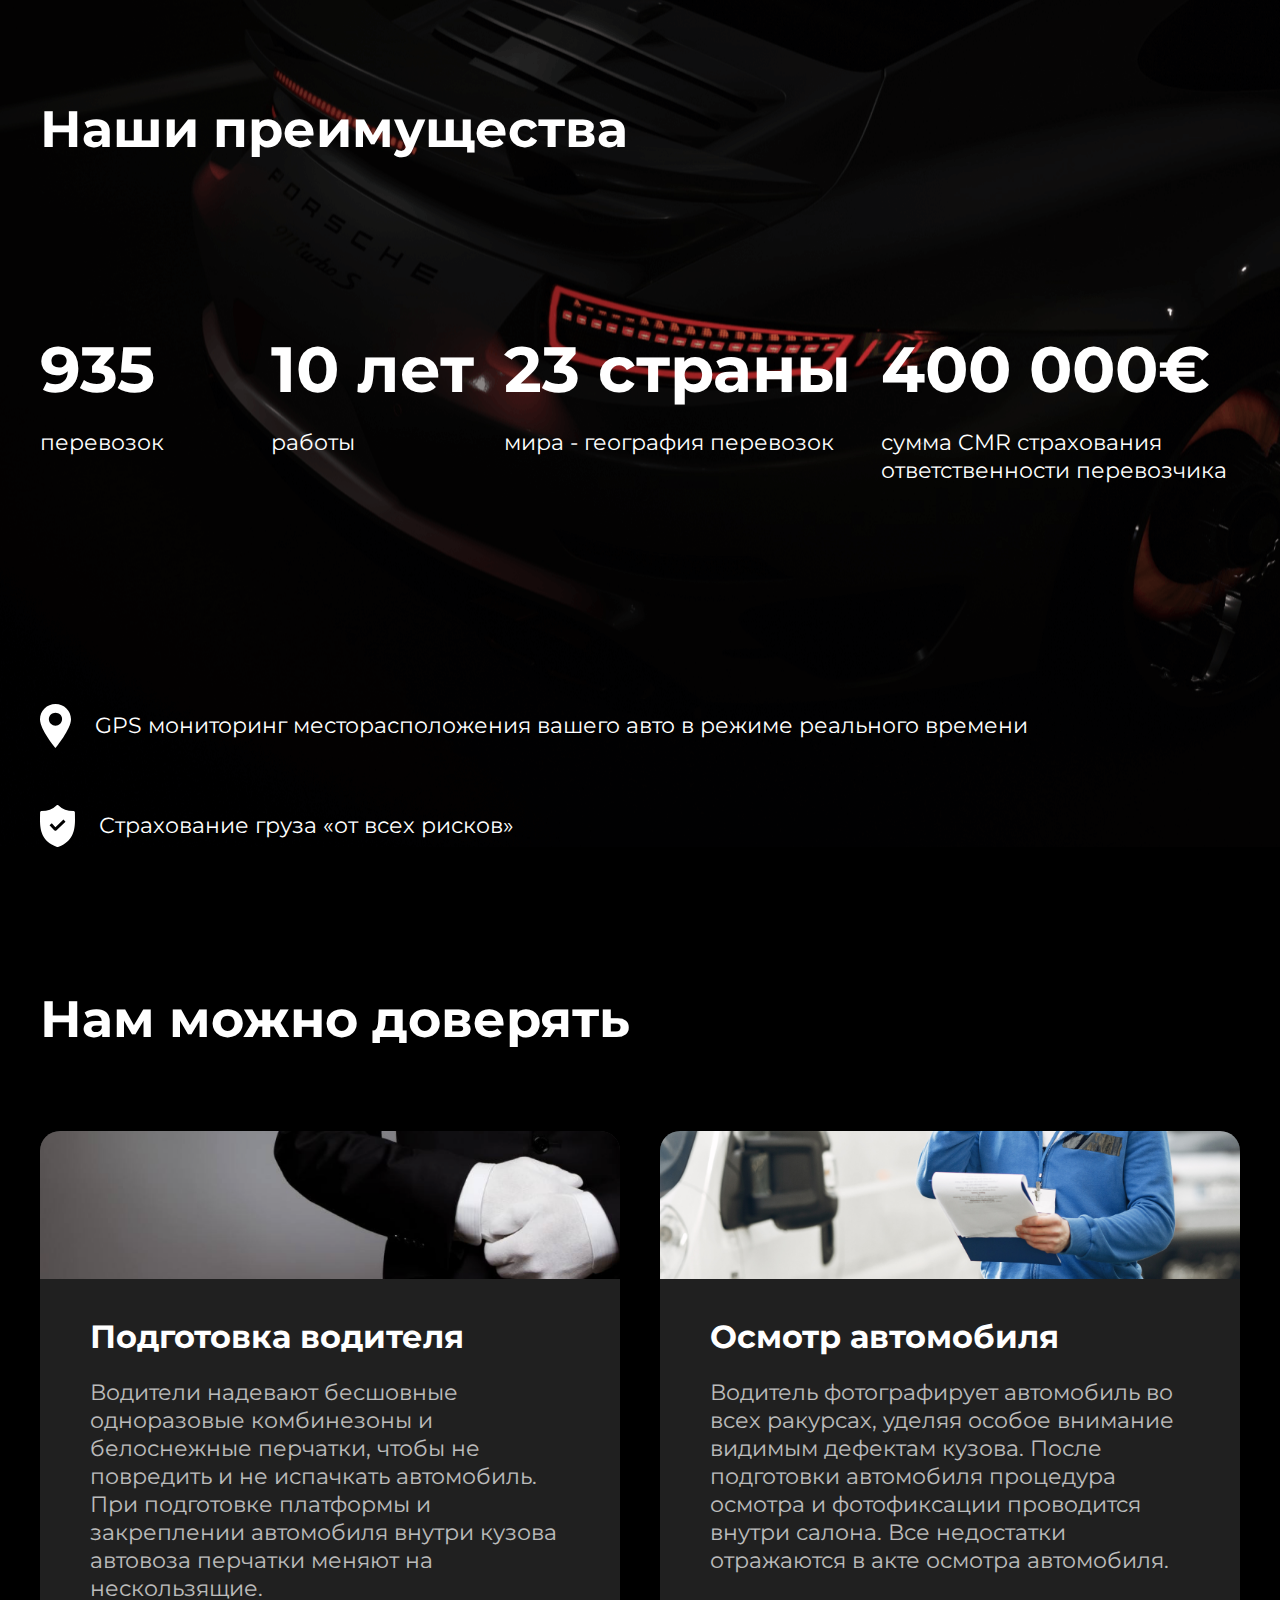
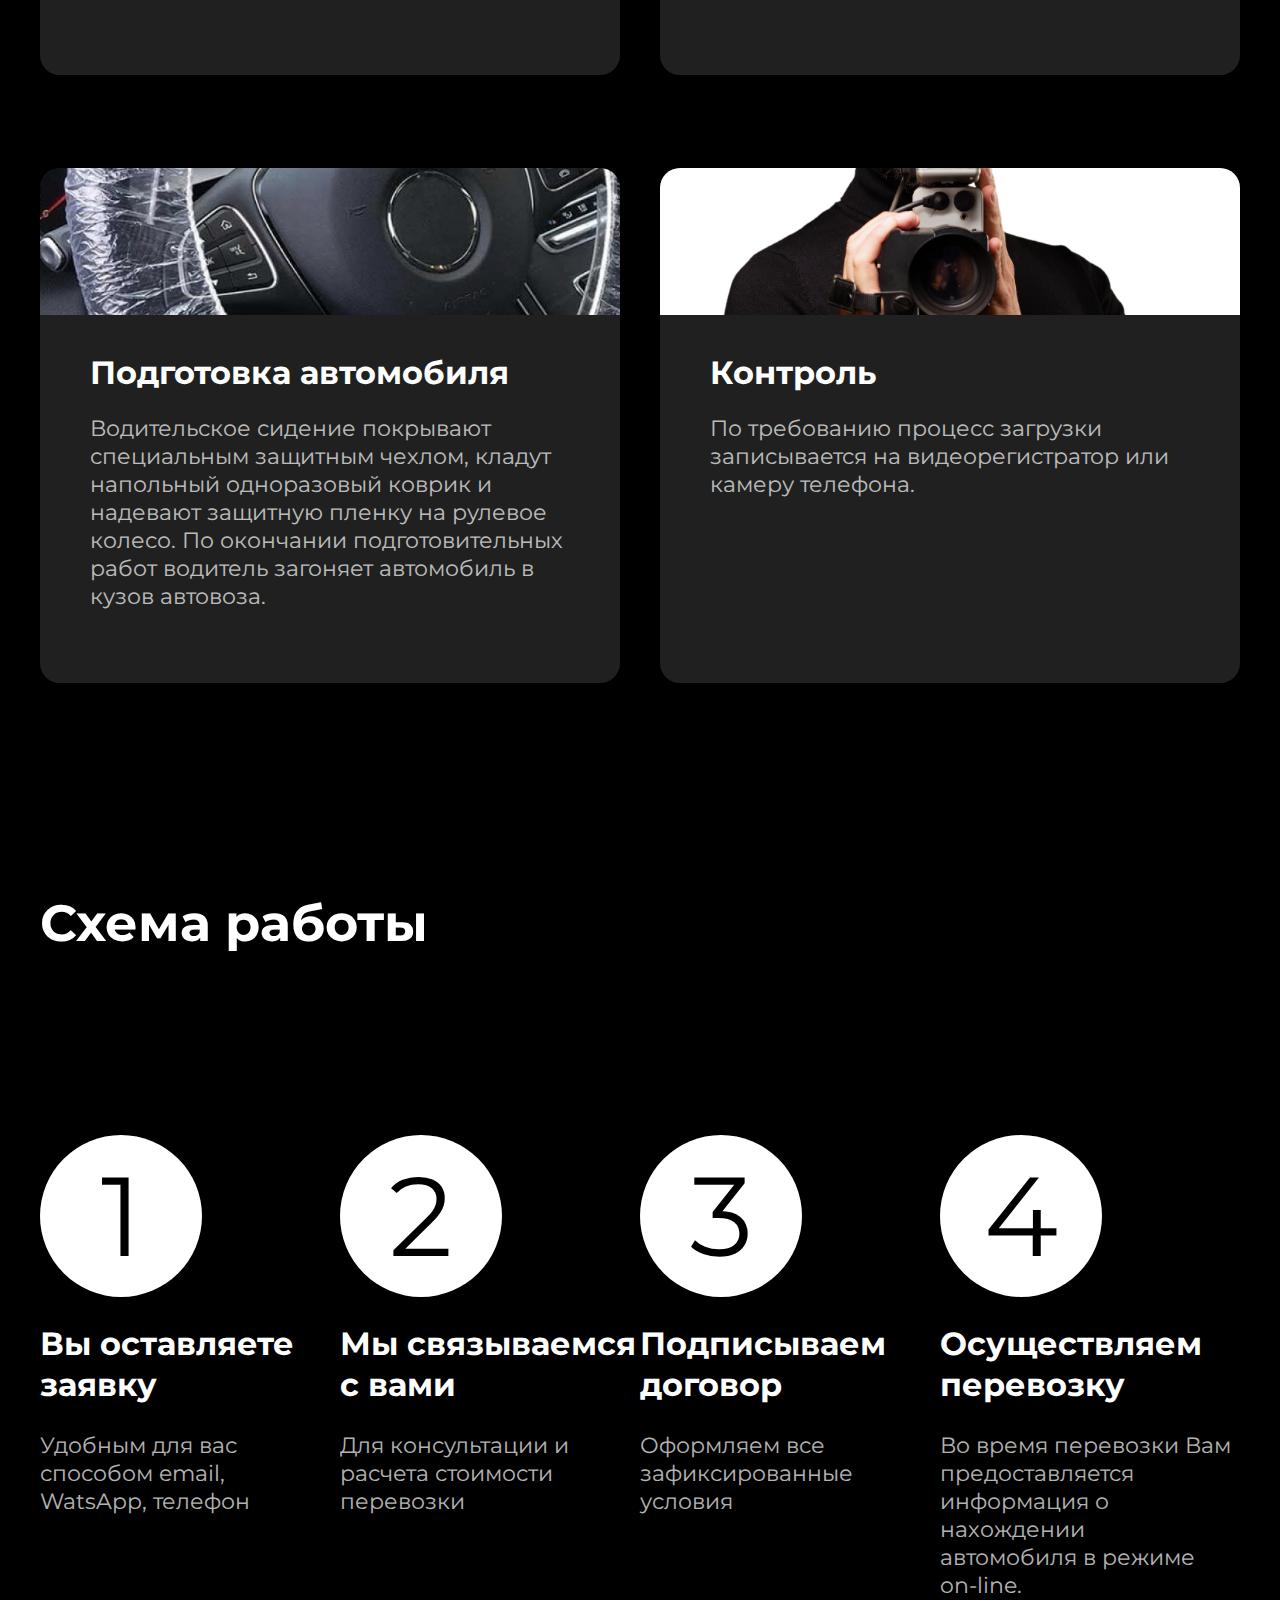
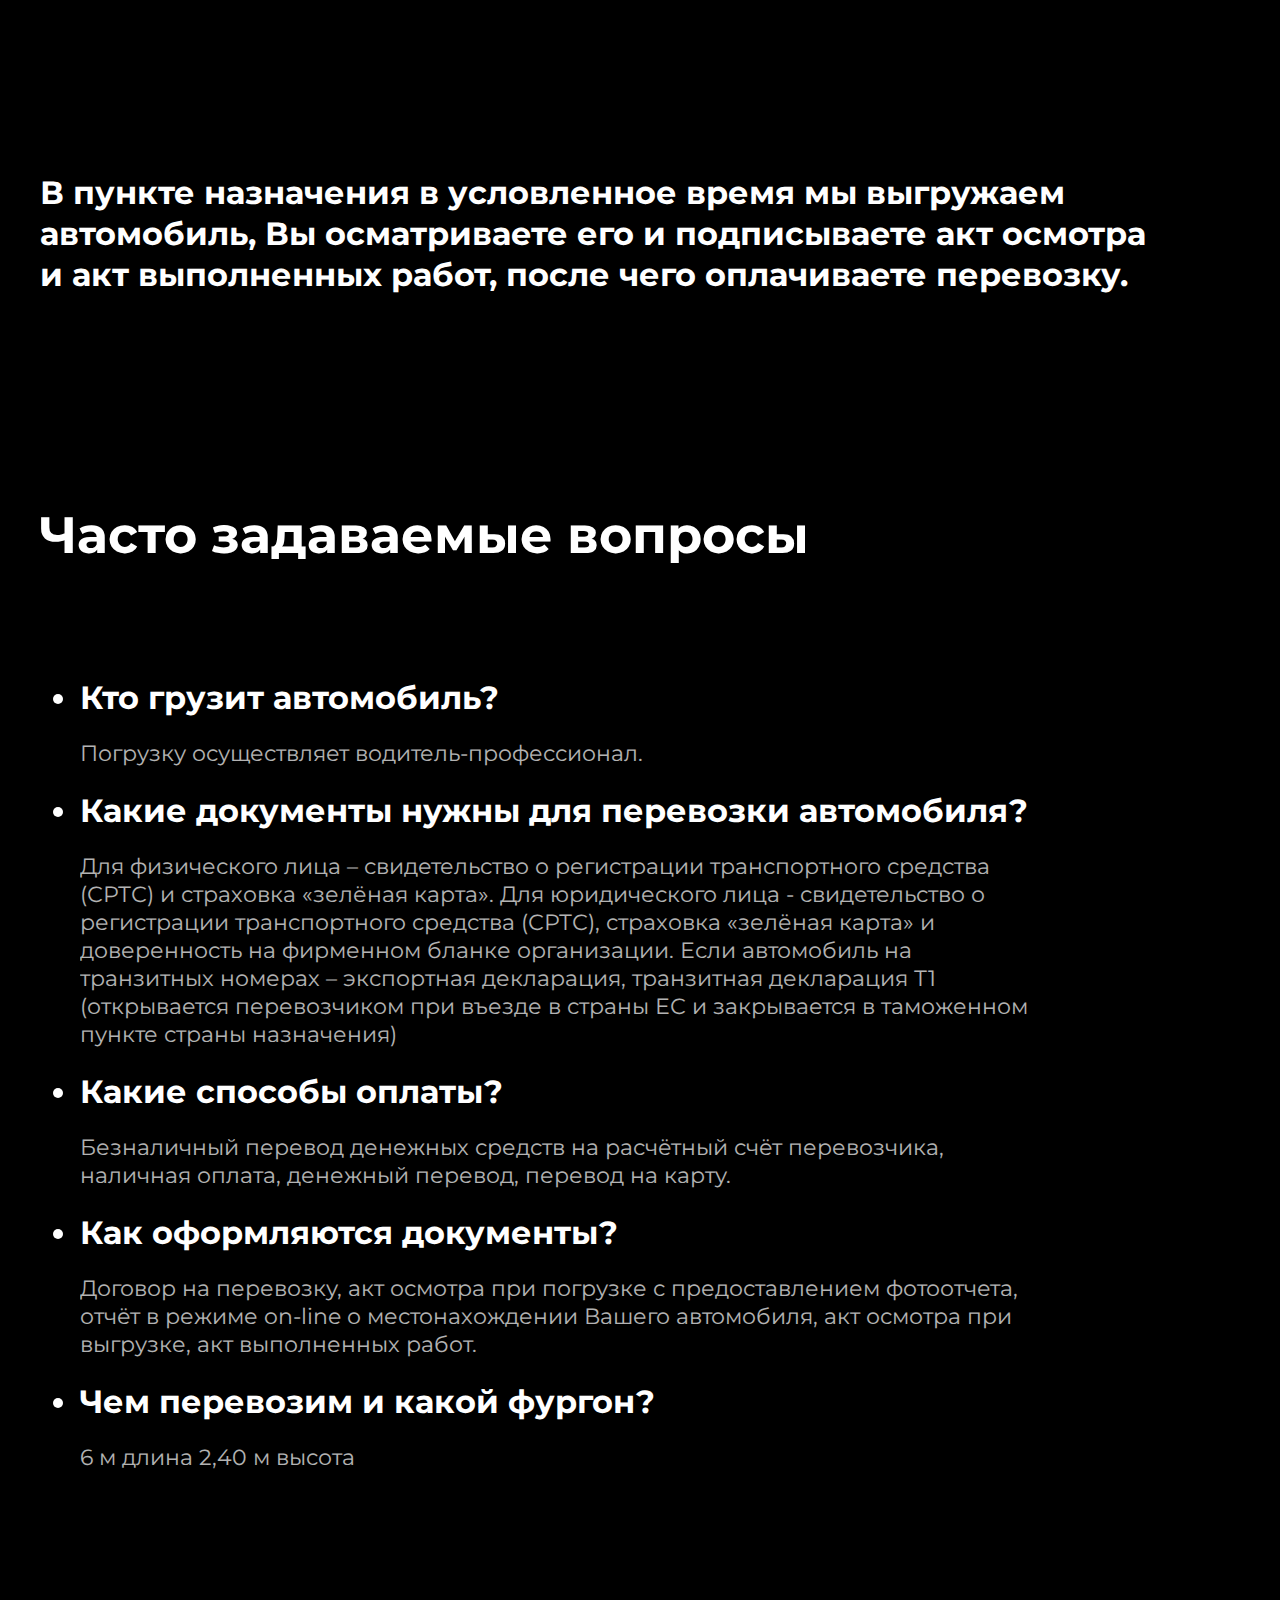
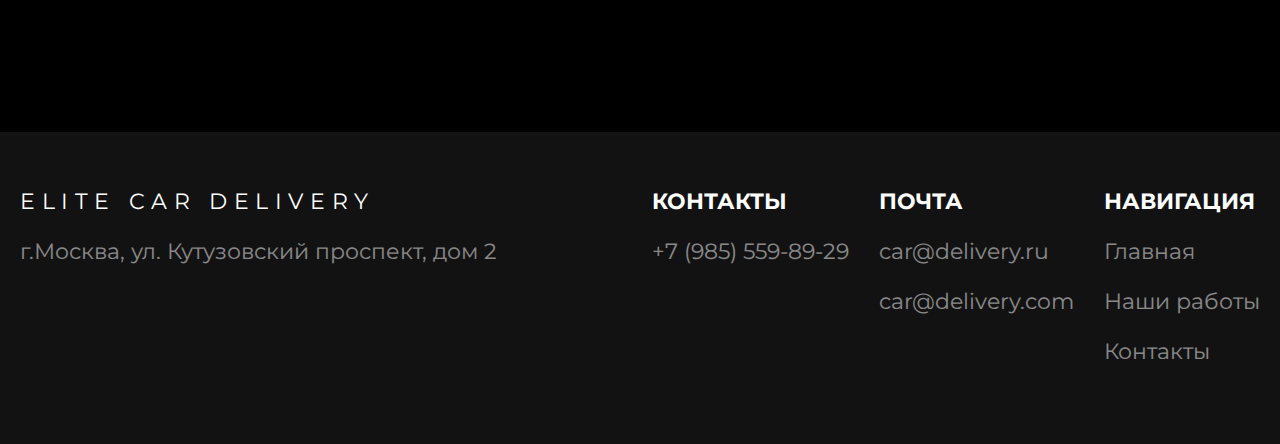
==== commit bd9a365d: "add lazy to images" ====
--- a/200.html
+++ b/200.html
@@ -1 +1 @@
-<!doctype html><html lang="en"><head><meta charset="utf-8"/><meta name="viewport" content="width=768"><meta name="description" content="Перевозка автомобилей в крытых автовозах"><title>Elite Car Delivery</title><link rel="preconnect" href="https://fonts.gstatic.com"/><link href="https://fonts.googleapis.com/css2?family=Montserrat&display=swap" rel="stylesheet"/><link href="css_reset.css" rel="stylesheet"/><script type="text/javascript">!function(e,t,a,n,c,m,r){e.ym=e.ym||function(){(e.ym.a=e.ym.a||[]).push(arguments)},e.ym.l=1*new Date,m=t.createElement(a),r=t.getElementsByTagName(a)[0],m.async=1,m.src="https://mc.yandex.ru/metrika/tag.js",r.parentNode.insertBefore(m,r)}(window,document,"script"),ym(82935919,"init",{clickmap:!0,trackLinks:!0,accurateTrackBounce:!0,webvisor:!0})</script><noscript><div><img src="https://mc.yandex.ru/watch/82935919" style="position:absolute;left:-9999px" alt=""/></div></noscript><link href="/static/css/2.19627560.chunk.css" rel="stylesheet"></head><body style="background-color:#000"><noscript>You need to enable JavaScript to run this app.</noscript><div id="root" style="overflow:hidden"></div><script>!function(e){function r(r){for(var n,p,l=r[0],a=r[1],f=r[2],c=0,s=[];c<l.length;c++)p=l[c],Object.prototype.hasOwnProperty.call(o,p)&&o[p]&&s.push(o[p][0]),o[p]=0;for(n in a)Object.prototype.hasOwnProperty.call(a,n)&&(e[n]=a[n]);for(i&&i(r);s.length;)s.shift()();return u.push.apply(u,f||[]),t()}function t(){for(var e,r=0;r<u.length;r++){for(var t=u[r],n=!0,l=1;l<t.length;l++){var a=t[l];0!==o[a]&&(n=!1)}n&&(u.splice(r--,1),e=p(p.s=t[0]))}return e}var n={},o={1:0},u=[];function p(r){if(n[r])return n[r].exports;var t=n[r]={i:r,l:!1,exports:{}};return e[r].call(t.exports,t,t.exports,p),t.l=!0,t.exports}p.m=e,p.c=n,p.d=function(e,r,t){p.o(e,r)||Object.defineProperty(e,r,{enumerable:!0,get:t})},p.r=function(e){"undefined"!=typeof Symbol&&Symbol.toStringTag&&Object.defineProperty(e,Symbol.toStringTag,{value:"Module"}),Object.defineProperty(e,"__esModule",{value:!0})},p.t=function(e,r){if(1&r&&(e=p(e)),8&r)return e;if(4&r&&"object"==typeof e&&e&&e.__esModule)return e;var t=Object.create(null);if(p.r(t),Object.defineProperty(t,"default",{enumerable:!0,value:e}),2&r&&"string"!=typeof e)for(var n in e)p.d(t,n,function(r){return e[r]}.bind(null,n));return t},p.n=function(e){var r=e&&e.__esModule?function(){return e.default}:function(){return e};return p.d(r,"a",r),r},p.o=function(e,r){return Object.prototype.hasOwnProperty.call(e,r)},p.p="/";var l=this["webpackJsonpmy-app"]=this["webpackJsonpmy-app"]||[],a=l.push.bind(l);l.push=r,l=l.slice();for(var f=0;f<l.length;f++)r(l[f]);var i=a;t()}([])</script><script src="/static/js/2.c7b41122.chunk.js"></script><script src="/static/js/main.21f1cc47.chunk.js"></script></body></html>+<!doctype html><html lang="en"><head><meta charset="utf-8"/><meta name="viewport" content="width=768"><meta name="description" content="Перевозка автомобилей в крытых автовозах"><title>Elite Car Delivery</title><link rel="preconnect" href="https://fonts.gstatic.com"/><link href="https://fonts.googleapis.com/css2?family=Montserrat&display=swap" rel="stylesheet"/><link href="css_reset.css" rel="stylesheet"/><script type="text/javascript" async>!function(e,t,a,n,c,m,r){e.ym=e.ym||function(){(e.ym.a=e.ym.a||[]).push(arguments)},e.ym.l=1*new Date,m=t.createElement(a),r=t.getElementsByTagName(a)[0],m.async=1,m.src="https://mc.yandex.ru/metrika/tag.js",r.parentNode.insertBefore(m,r)}(window,document,"script"),ym(82935919,"init",{clickmap:!0,trackLinks:!0,accurateTrackBounce:!0,webvisor:!0})</script><noscript><div><img src="https://mc.yandex.ru/watch/82935919" loading="lazy" style="position:absolute;left:-9999px" alt=""/></div></noscript><link href="/static/css/2.19627560.chunk.css" rel="stylesheet"></head><body style="background-color:#000"><noscript>You need to enable JavaScript to run this app.</noscript><div id="root" style="overflow:hidden"></div><script>!function(e){function r(r){for(var n,p,l=r[0],a=r[1],f=r[2],c=0,s=[];c<l.length;c++)p=l[c],Object.prototype.hasOwnProperty.call(o,p)&&o[p]&&s.push(o[p][0]),o[p]=0;for(n in a)Object.prototype.hasOwnProperty.call(a,n)&&(e[n]=a[n]);for(i&&i(r);s.length;)s.shift()();return u.push.apply(u,f||[]),t()}function t(){for(var e,r=0;r<u.length;r++){for(var t=u[r],n=!0,l=1;l<t.length;l++){var a=t[l];0!==o[a]&&(n=!1)}n&&(u.splice(r--,1),e=p(p.s=t[0]))}return e}var n={},o={1:0},u=[];function p(r){if(n[r])return n[r].exports;var t=n[r]={i:r,l:!1,exports:{}};return e[r].call(t.exports,t,t.exports,p),t.l=!0,t.exports}p.m=e,p.c=n,p.d=function(e,r,t){p.o(e,r)||Object.defineProperty(e,r,{enumerable:!0,get:t})},p.r=function(e){"undefined"!=typeof Symbol&&Symbol.toStringTag&&Object.defineProperty(e,Symbol.toStringTag,{value:"Module"}),Object.defineProperty(e,"__esModule",{value:!0})},p.t=function(e,r){if(1&r&&(e=p(e)),8&r)return e;if(4&r&&"object"==typeof e&&e&&e.__esModule)return e;var t=Object.create(null);if(p.r(t),Object.defineProperty(t,"default",{enumerable:!0,value:e}),2&r&&"string"!=typeof e)for(var n in e)p.d(t,n,function(r){return e[r]}.bind(null,n));return t},p.n=function(e){var r=e&&e.__esModule?function(){return e.default}:function(){return e};return p.d(r,"a",r),r},p.o=function(e,r){return Object.prototype.hasOwnProperty.call(e,r)},p.p="/";var l=this["webpackJsonpmy-app"]=this["webpackJsonpmy-app"]||[],a=l.push.bind(l);l.push=r,l=l.slice();for(var f=0;f<l.length;f++)r(l[f]);var i=a;t()}([])</script><script src="/static/js/2.c7b41122.chunk.js"></script><script src="/static/js/main.ab42b3d5.chunk.js"></script></body></html>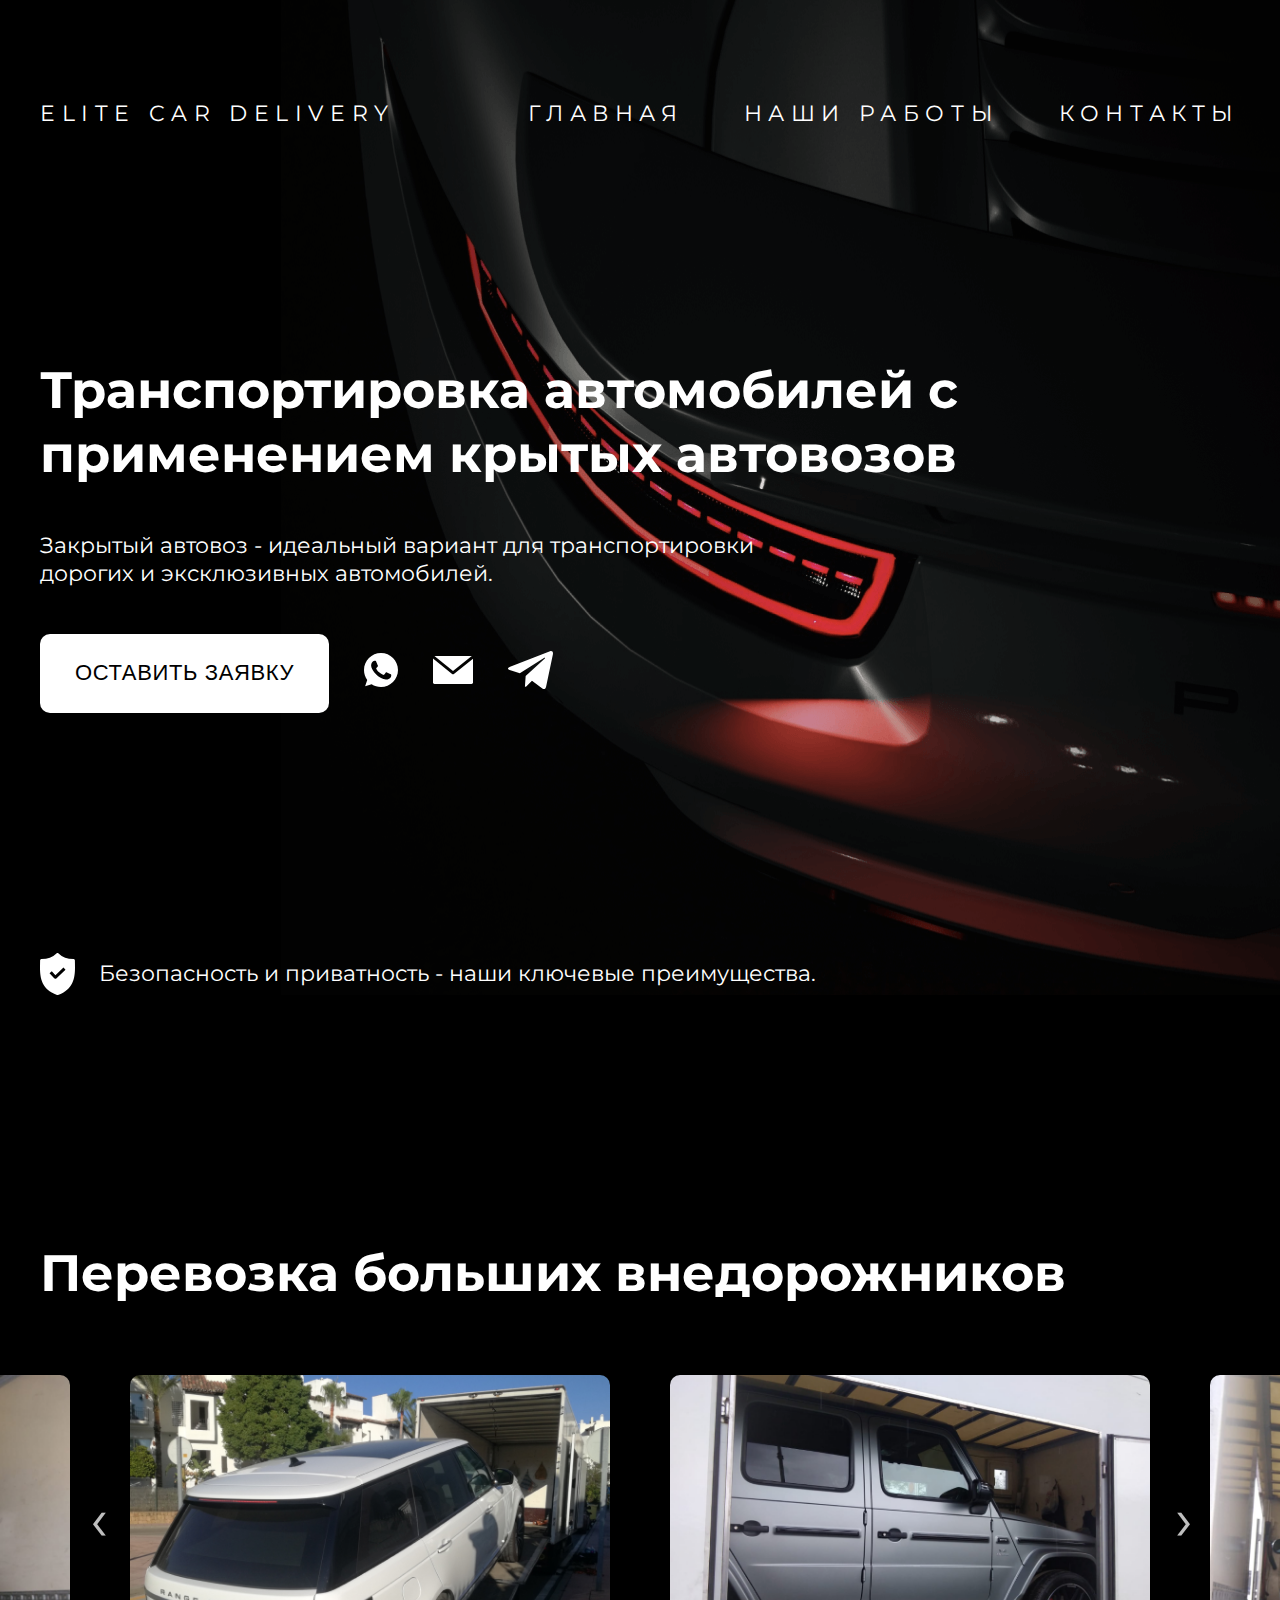
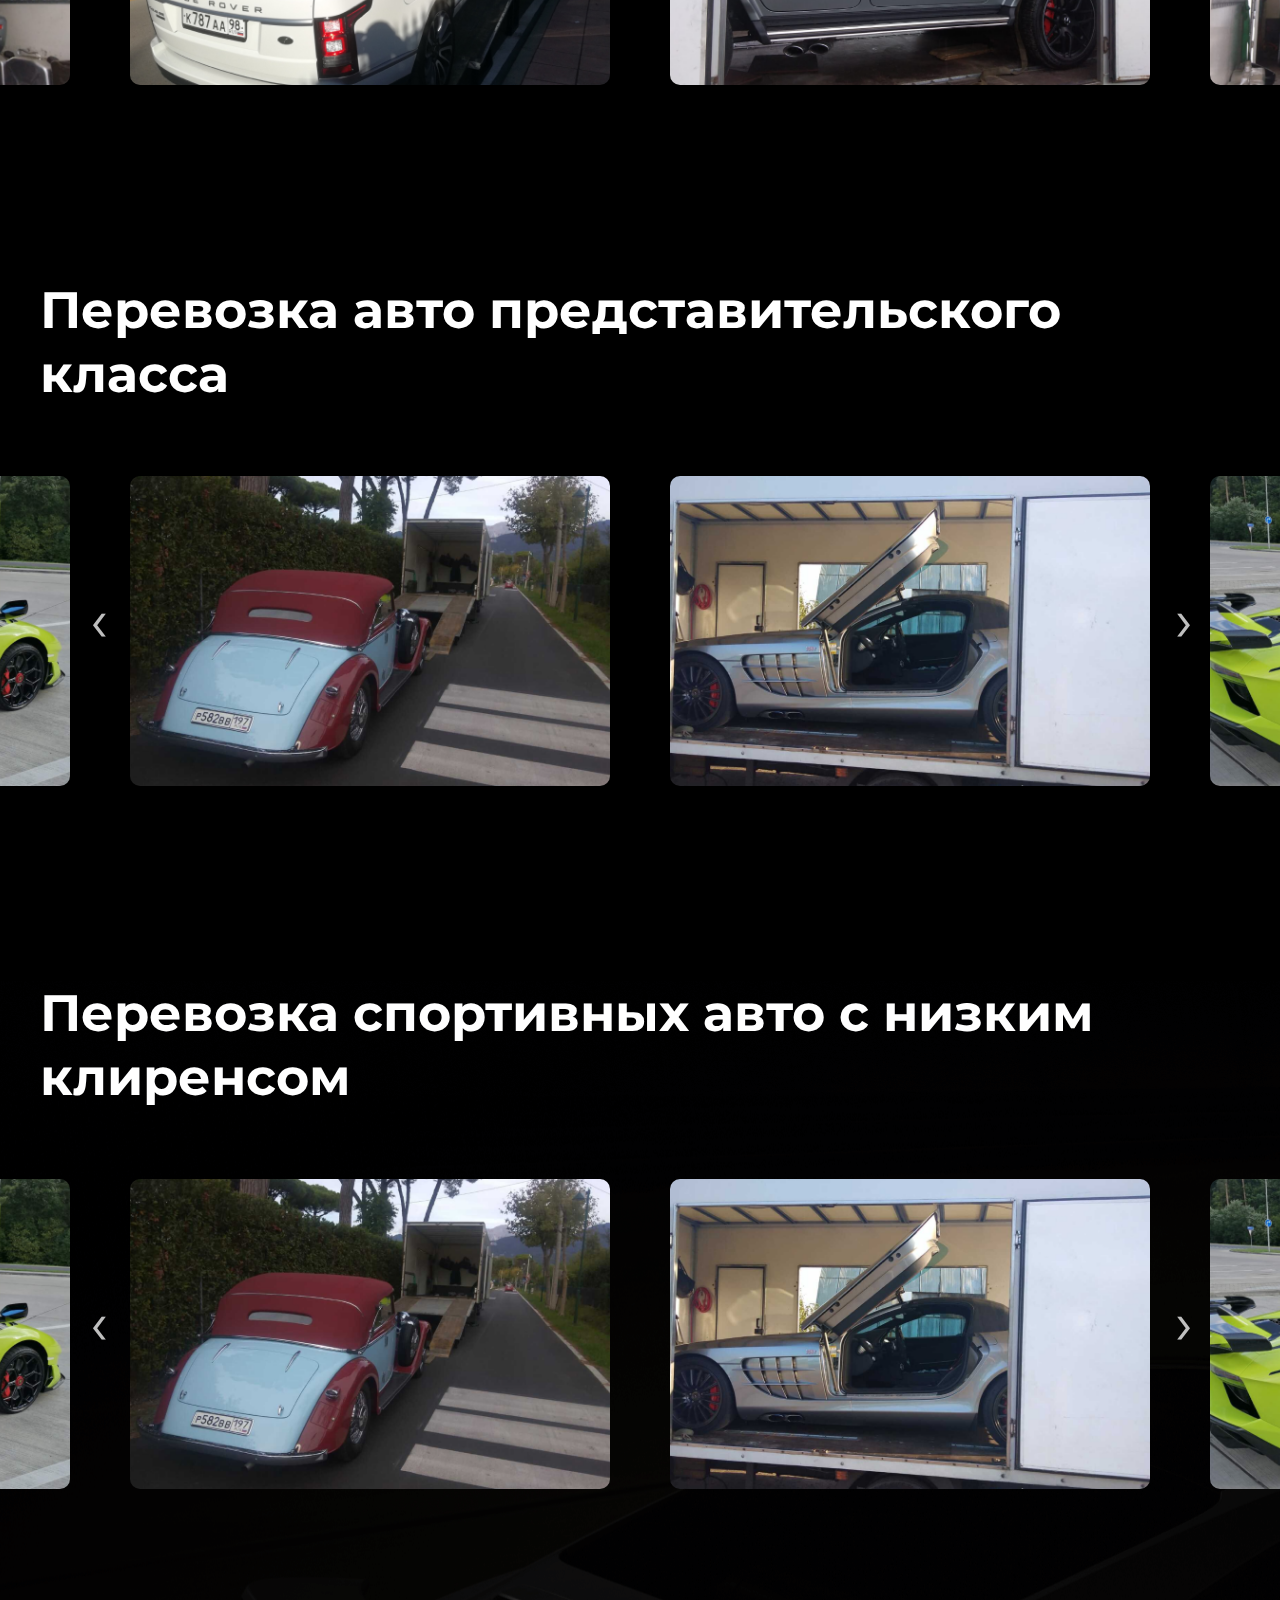
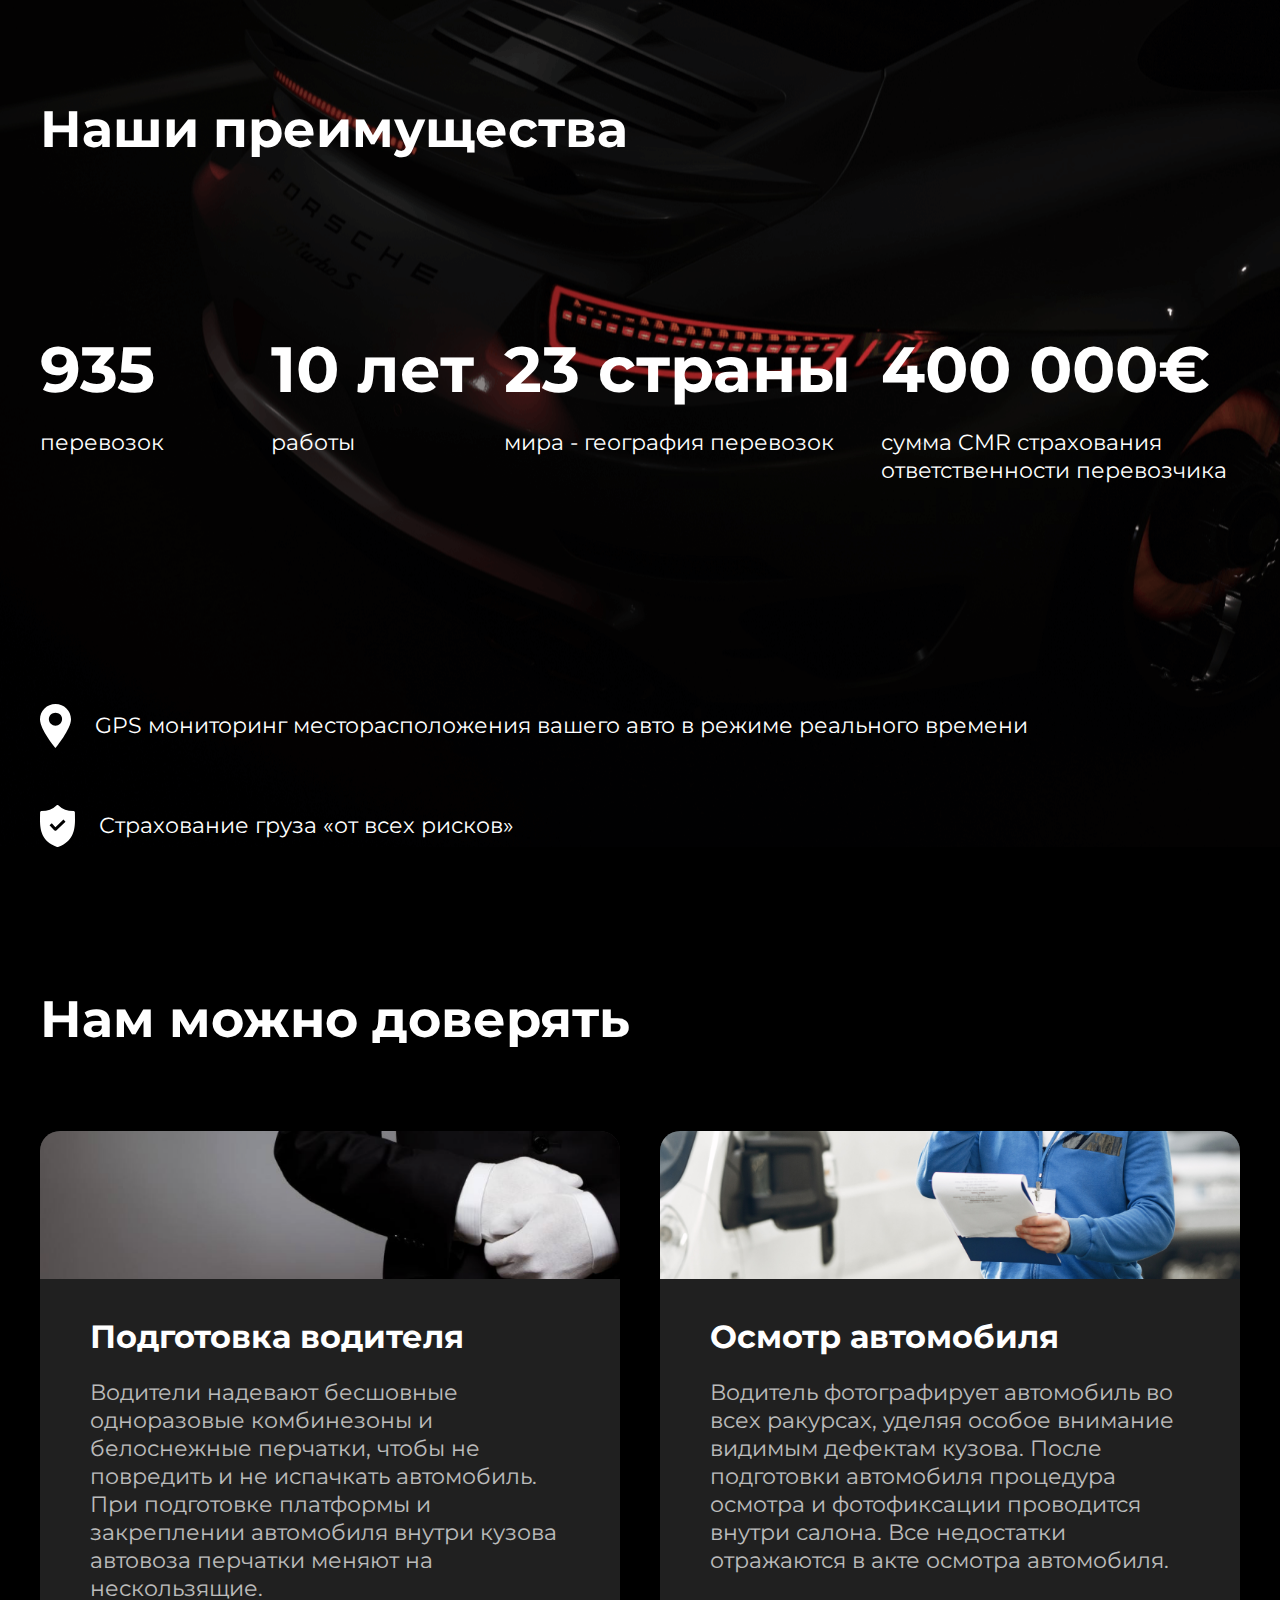
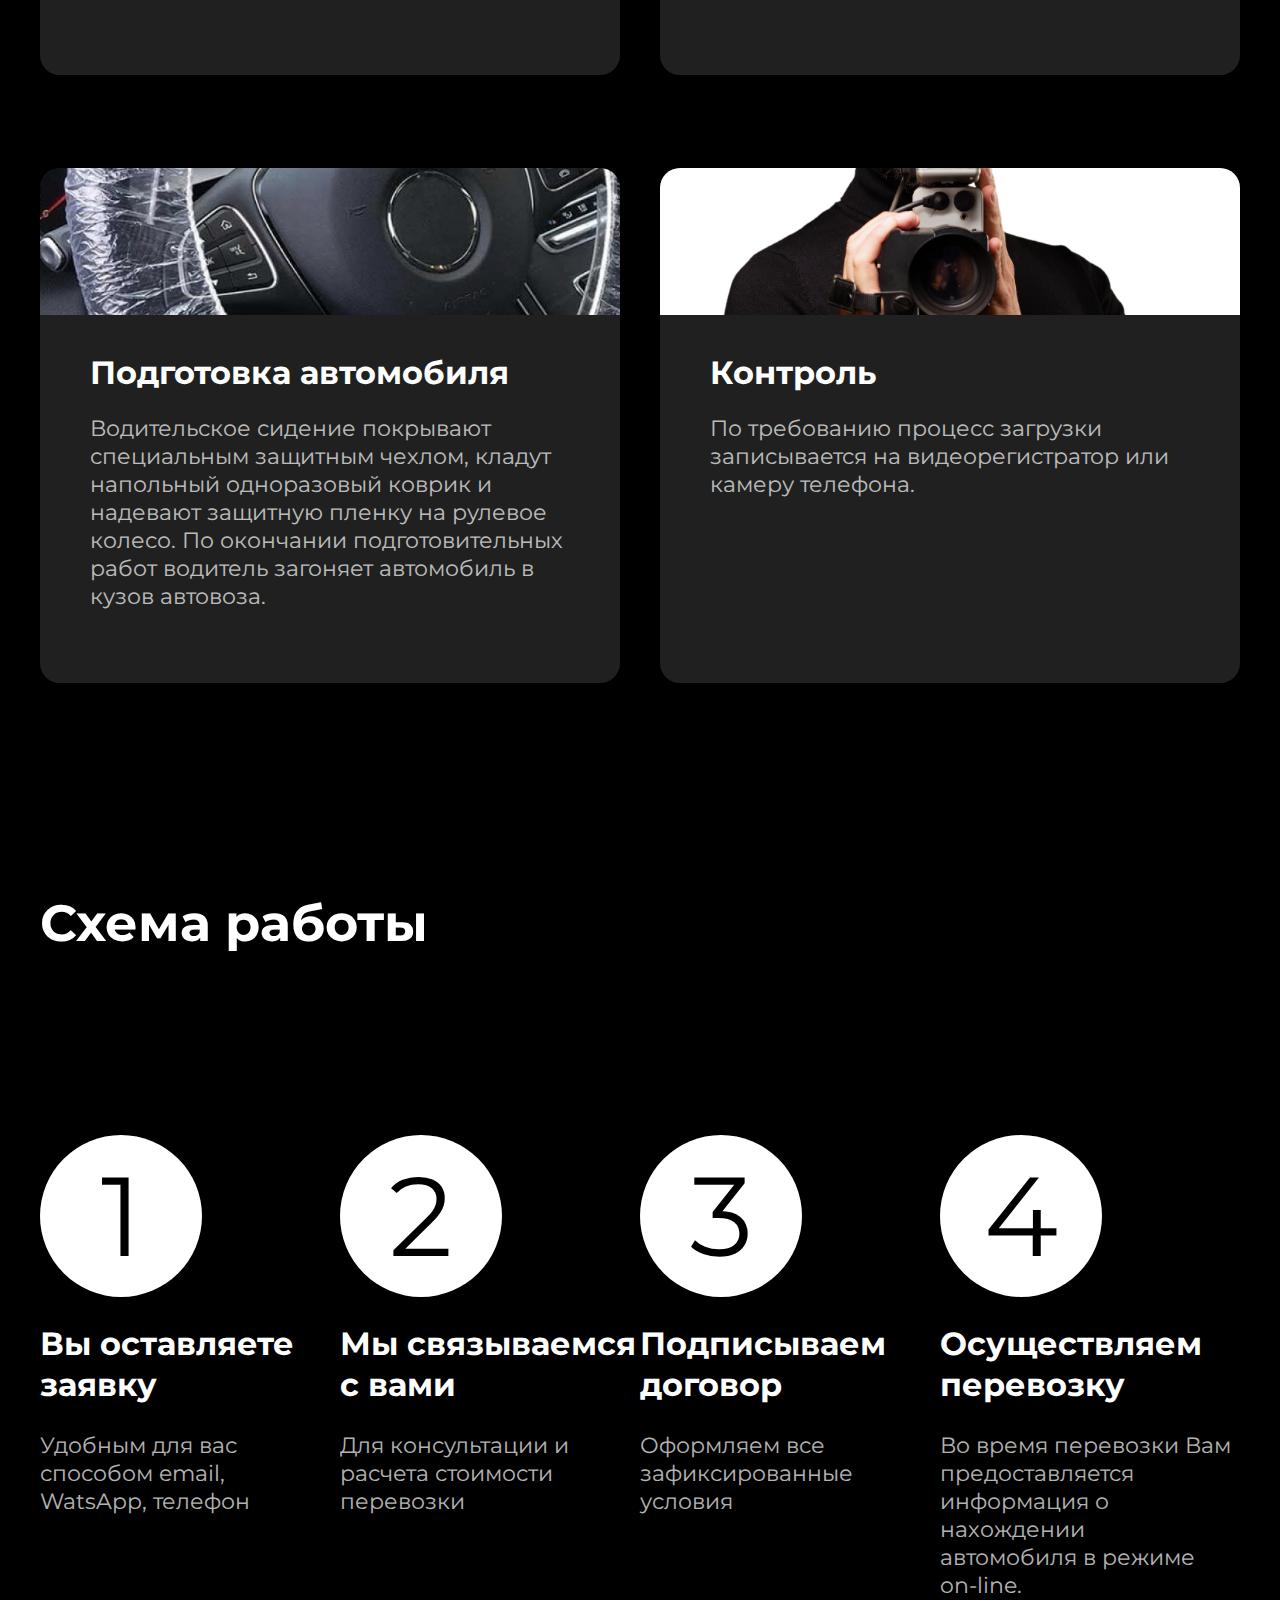
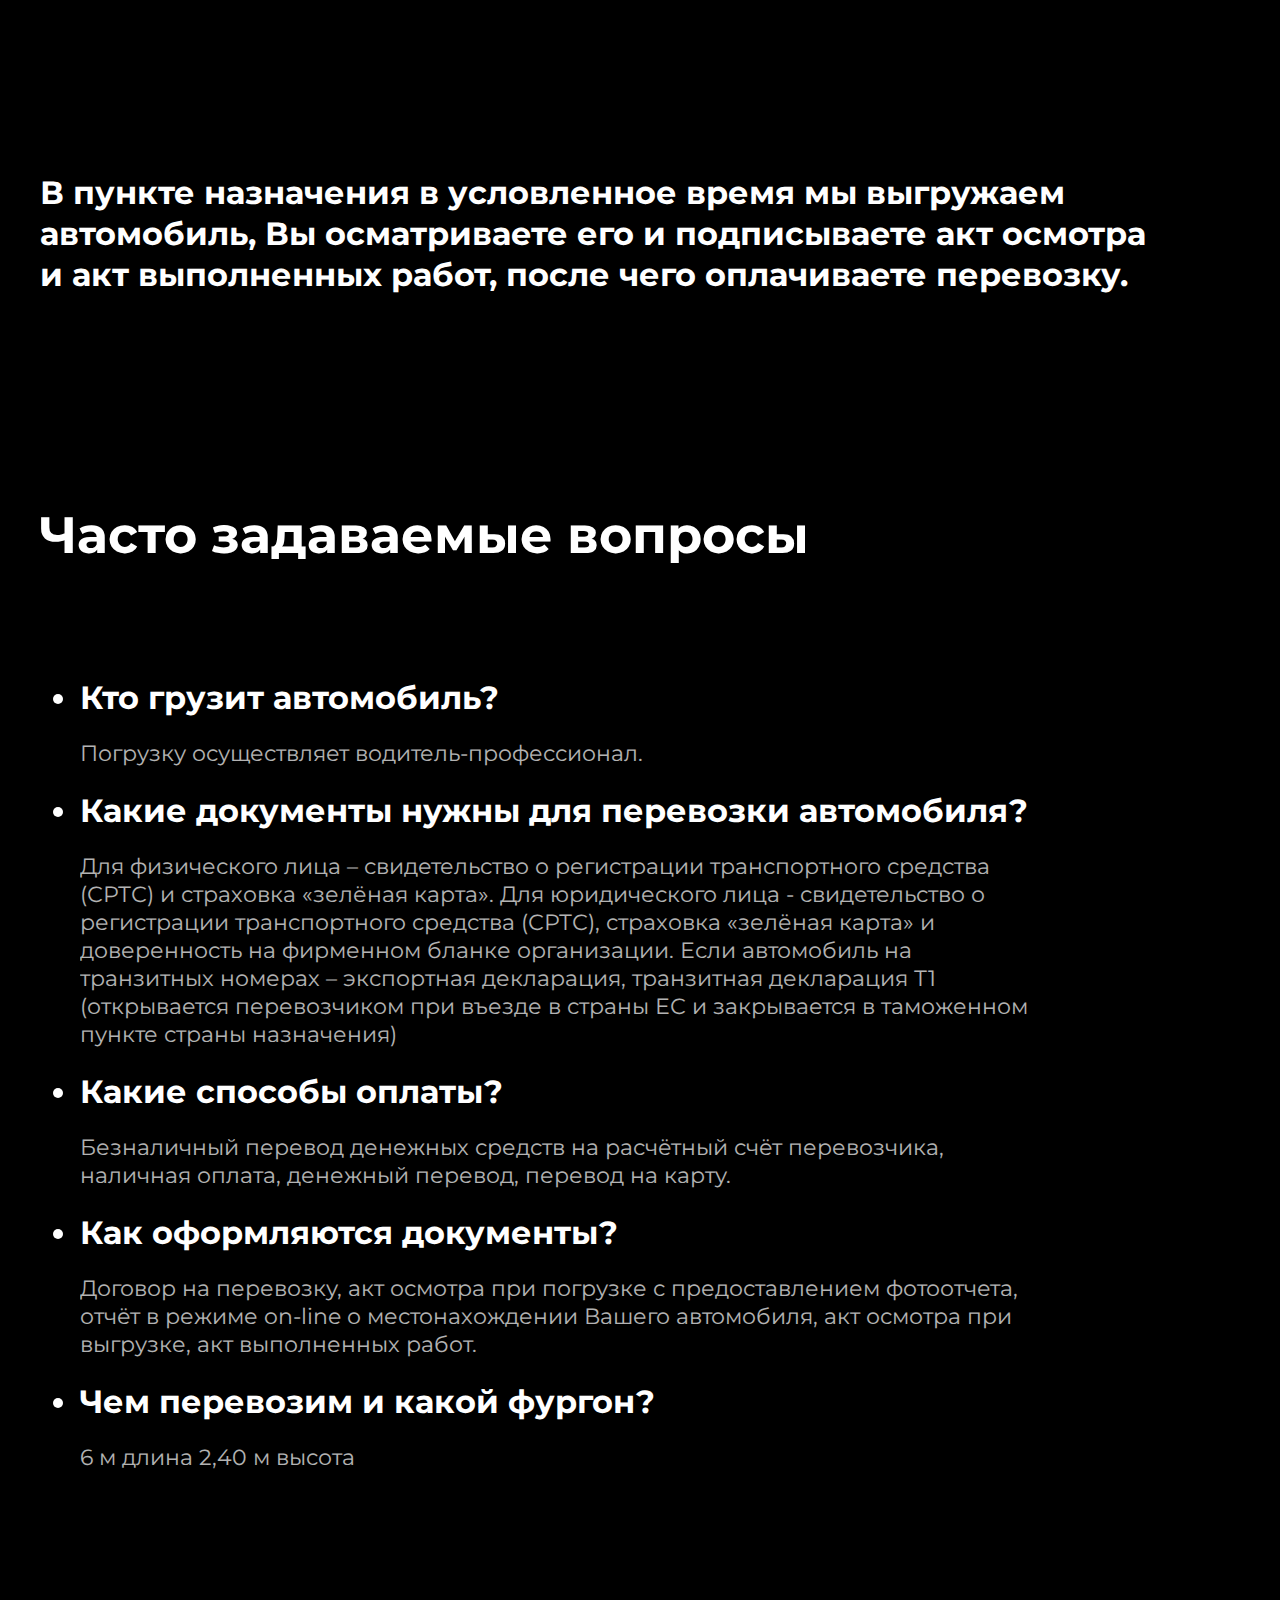
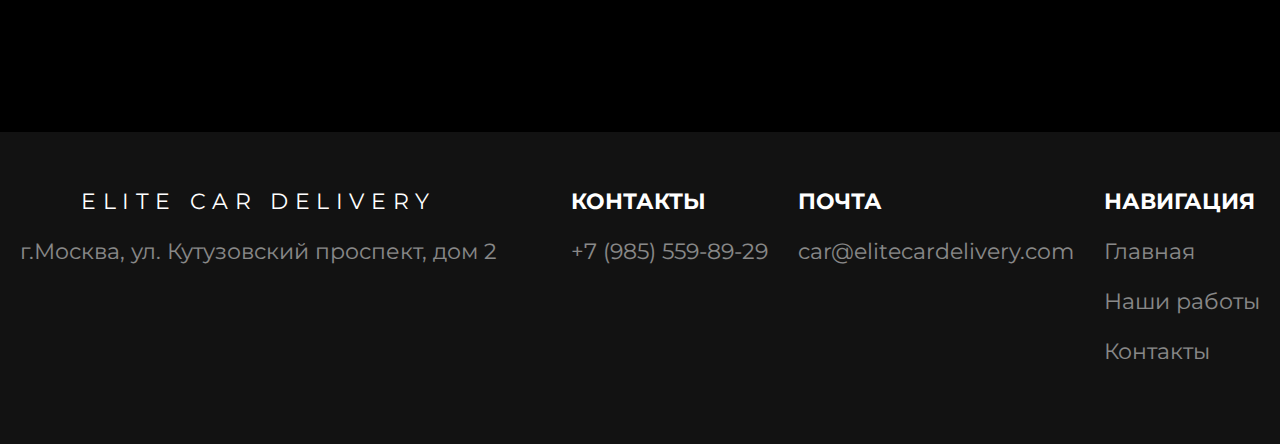
==== commit db1c3ec3: "Change email, add anchor tags to navigation, responsive footer" ====
--- a/200.html
+++ b/200.html
@@ -1 +1 @@
-<!doctype html><html lang="en"><head><meta charset="utf-8"/><meta name="viewport" content="width=768"><meta name="description" content="Перевозка автомобилей в крытых автовозах"><title>Elite Car Delivery</title><link rel="preconnect" href="https://fonts.gstatic.com"/><link href="https://fonts.googleapis.com/css2?family=Montserrat&display=swap" rel="stylesheet"/><link href="css_reset.css" rel="stylesheet"/><script type="text/javascript" async>!function(e,t,a,n,c,m,r){e.ym=e.ym||function(){(e.ym.a=e.ym.a||[]).push(arguments)},e.ym.l=1*new Date,m=t.createElement(a),r=t.getElementsByTagName(a)[0],m.async=1,m.src="https://mc.yandex.ru/metrika/tag.js",r.parentNode.insertBefore(m,r)}(window,document,"script"),ym(82935919,"init",{clickmap:!0,trackLinks:!0,accurateTrackBounce:!0,webvisor:!0})</script><noscript><div><img src="https://mc.yandex.ru/watch/82935919" loading="lazy" style="position:absolute;left:-9999px" alt=""/></div></noscript><link href="/static/css/2.19627560.chunk.css" rel="stylesheet"></head><body style="background-color:#000"><noscript>You need to enable JavaScript to run this app.</noscript><div id="root" style="overflow:hidden"></div><script>!function(e){function r(r){for(var n,p,l=r[0],a=r[1],f=r[2],c=0,s=[];c<l.length;c++)p=l[c],Object.prototype.hasOwnProperty.call(o,p)&&o[p]&&s.push(o[p][0]),o[p]=0;for(n in a)Object.prototype.hasOwnProperty.call(a,n)&&(e[n]=a[n]);for(i&&i(r);s.length;)s.shift()();return u.push.apply(u,f||[]),t()}function t(){for(var e,r=0;r<u.length;r++){for(var t=u[r],n=!0,l=1;l<t.length;l++){var a=t[l];0!==o[a]&&(n=!1)}n&&(u.splice(r--,1),e=p(p.s=t[0]))}return e}var n={},o={1:0},u=[];function p(r){if(n[r])return n[r].exports;var t=n[r]={i:r,l:!1,exports:{}};return e[r].call(t.exports,t,t.exports,p),t.l=!0,t.exports}p.m=e,p.c=n,p.d=function(e,r,t){p.o(e,r)||Object.defineProperty(e,r,{enumerable:!0,get:t})},p.r=function(e){"undefined"!=typeof Symbol&&Symbol.toStringTag&&Object.defineProperty(e,Symbol.toStringTag,{value:"Module"}),Object.defineProperty(e,"__esModule",{value:!0})},p.t=function(e,r){if(1&r&&(e=p(e)),8&r)return e;if(4&r&&"object"==typeof e&&e&&e.__esModule)return e;var t=Object.create(null);if(p.r(t),Object.defineProperty(t,"default",{enumerable:!0,value:e}),2&r&&"string"!=typeof e)for(var n in e)p.d(t,n,function(r){return e[r]}.bind(null,n));return t},p.n=function(e){var r=e&&e.__esModule?function(){return e.default}:function(){return e};return p.d(r,"a",r),r},p.o=function(e,r){return Object.prototype.hasOwnProperty.call(e,r)},p.p="/";var l=this["webpackJsonpmy-app"]=this["webpackJsonpmy-app"]||[],a=l.push.bind(l);l.push=r,l=l.slice();for(var f=0;f<l.length;f++)r(l[f]);var i=a;t()}([])</script><script src="/static/js/2.c7b41122.chunk.js"></script><script src="/static/js/main.ab42b3d5.chunk.js"></script></body></html>+<!doctype html><html lang="en"><head><meta charset="utf-8"/><meta name="viewport" content="width=768"><meta name="description" content="Перевозка автомобилей в крытых автовозах"><title>Elite Car Delivery</title><link rel="preconnect" href="https://fonts.gstatic.com"/><link href="https://fonts.googleapis.com/css2?family=Montserrat&display=swap" rel="stylesheet"/><link href="css_reset.css" rel="stylesheet"/><script type="text/javascript" async>!function(e,t,a,n,c,m,r){e.ym=e.ym||function(){(e.ym.a=e.ym.a||[]).push(arguments)},e.ym.l=1*new Date,m=t.createElement(a),r=t.getElementsByTagName(a)[0],m.async=1,m.src="https://mc.yandex.ru/metrika/tag.js",r.parentNode.insertBefore(m,r)}(window,document,"script"),ym(82935919,"init",{clickmap:!0,trackLinks:!0,accurateTrackBounce:!0,webvisor:!0})</script><noscript><div><img src="https://mc.yandex.ru/watch/82935919" loading="lazy" style="position:absolute;left:-9999px" alt=""/></div></noscript><link href="/static/css/2.19627560.chunk.css" rel="stylesheet"></head><body style="background-color:#000"><noscript>You need to enable JavaScript to run this app.</noscript><div id="root" style="overflow:hidden"></div><script>!function(e){function r(r){for(var n,p,l=r[0],a=r[1],f=r[2],c=0,s=[];c<l.length;c++)p=l[c],Object.prototype.hasOwnProperty.call(o,p)&&o[p]&&s.push(o[p][0]),o[p]=0;for(n in a)Object.prototype.hasOwnProperty.call(a,n)&&(e[n]=a[n]);for(i&&i(r);s.length;)s.shift()();return u.push.apply(u,f||[]),t()}function t(){for(var e,r=0;r<u.length;r++){for(var t=u[r],n=!0,l=1;l<t.length;l++){var a=t[l];0!==o[a]&&(n=!1)}n&&(u.splice(r--,1),e=p(p.s=t[0]))}return e}var n={},o={1:0},u=[];function p(r){if(n[r])return n[r].exports;var t=n[r]={i:r,l:!1,exports:{}};return e[r].call(t.exports,t,t.exports,p),t.l=!0,t.exports}p.m=e,p.c=n,p.d=function(e,r,t){p.o(e,r)||Object.defineProperty(e,r,{enumerable:!0,get:t})},p.r=function(e){"undefined"!=typeof Symbol&&Symbol.toStringTag&&Object.defineProperty(e,Symbol.toStringTag,{value:"Module"}),Object.defineProperty(e,"__esModule",{value:!0})},p.t=function(e,r){if(1&r&&(e=p(e)),8&r)return e;if(4&r&&"object"==typeof e&&e&&e.__esModule)return e;var t=Object.create(null);if(p.r(t),Object.defineProperty(t,"default",{enumerable:!0,value:e}),2&r&&"string"!=typeof e)for(var n in e)p.d(t,n,function(r){return e[r]}.bind(null,n));return t},p.n=function(e){var r=e&&e.__esModule?function(){return e.default}:function(){return e};return p.d(r,"a",r),r},p.o=function(e,r){return Object.prototype.hasOwnProperty.call(e,r)},p.p="/";var l=this["webpackJsonpmy-app"]=this["webpackJsonpmy-app"]||[],a=l.push.bind(l);l.push=r,l=l.slice();for(var f=0;f<l.length;f++)r(l[f]);var i=a;t()}([])</script><script src="/static/js/2.c7b41122.chunk.js"></script><script src="/static/js/main.b78d48e3.chunk.js"></script></body></html>